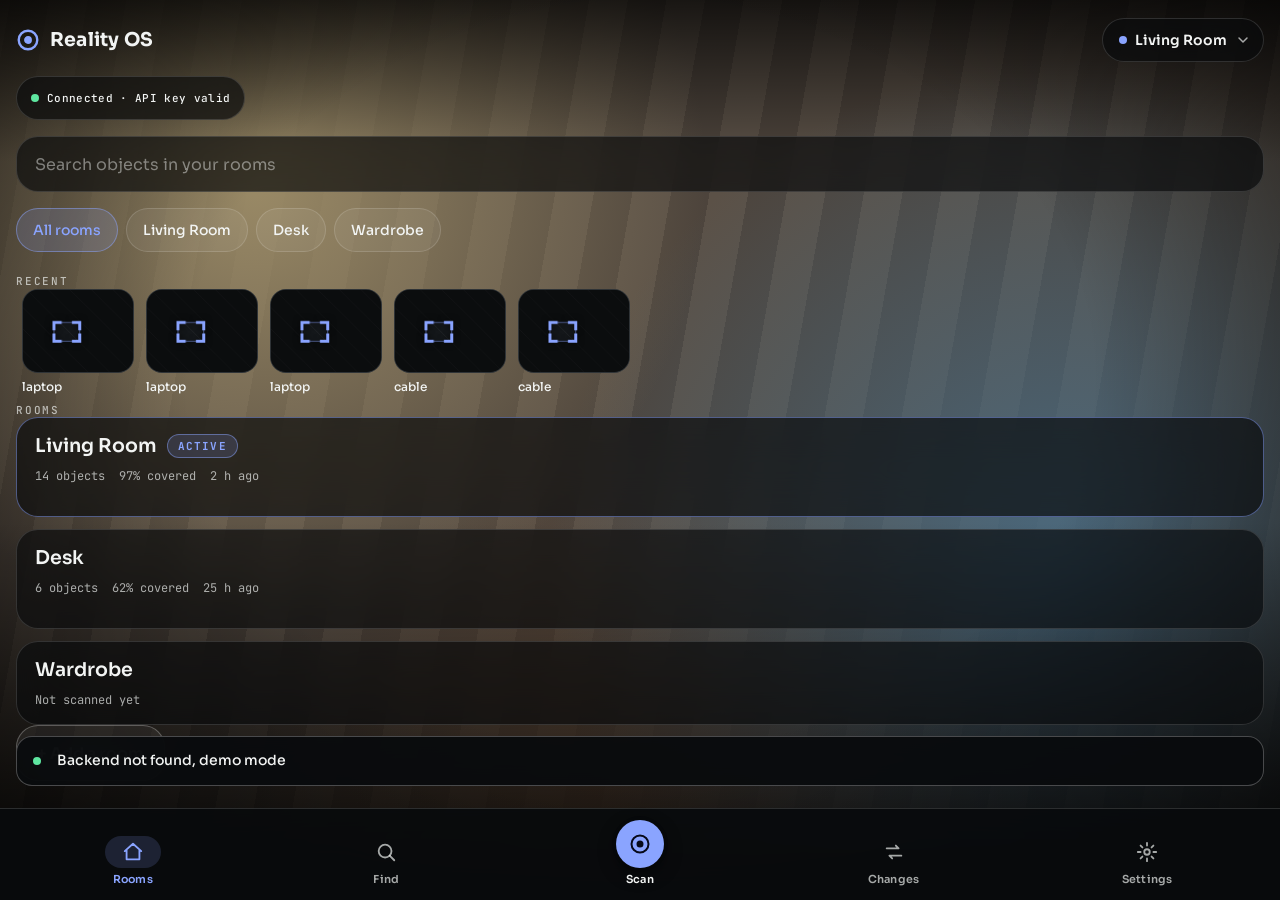
==== web/index.html @ ce4c8e95 "show moved low confidence, a weak-alignment state, scan quality advice and the caregiver demo on the" ====
<!doctype html>
<html lang="en"><head><meta charset="utf-8">
<meta name="viewport" content="width=device-width,initial-scale=1,viewport-fit=cover,user-scalable=no">
<meta name="theme-color" content="#07090b"><title>Reality OS</title>
<link rel="stylesheet" href="css/theme.css">
<link rel="stylesheet" href="css/app.css">
</head>
<body data-screen="home">
<video id="v" playsinline muted autoplay></video><div id="bg"><i></i></div>
<div id="hud">
<img id="ghost" alt="" hidden>
<canvas id="ar"></canvas>

<!-- Every screen is a section with id "s-<screen>" (see js/screens.js). Inside, data-show="state ..." parts appear only in
     those states, and data-act names what a tap does. No other wiring: restyle freely, keep the ids, data-show and data-act. -->

<!-- ============ Rooms home. The camera is never on here. ============ -->
<section class="scr" id="s-home">
  <header class="top"><span class="brand"><svg width="24" height="24" viewBox="0 0 22 22" fill="none" stroke="currentColor" stroke-width="2.2"><circle cx="11" cy="11" r="8.5"/><circle cx="11" cy="11" r="2.5" fill="currentColor"/></svg>Reality OS</span>
    <button class="roomsw pill panel" data-act="switcher" aria-label="Switch room"><span class="dot"></span><span class="rn">No room</span><svg viewBox="0 0 24 24" fill="none" stroke="currentColor" stroke-width="2.2" stroke-linecap="round" stroke-linejoin="round"><path d="M6 9l6 6 6-6"/></svg></button></header>
  <div class="body">
    <button class="pill panel conn" id="connpill" data-act="retry" aria-live="polite" aria-label="Server status. Tap to check again"><span class="dot wait" id="dotc"></span><span id="stat">Checking…</span></button>
    <div class="notice panel" id="hnotice" data-show="error offline slow"><span id="hmsg"></span><button data-act="retry">Retry now</button></div>
    <div class="search panel" data-show="default"><input id="hsearch" type="search" placeholder="Search objects in your rooms" autocomplete="off" enterkeyhint="search" aria-label="Search objects in your rooms"></div>
    <div class="chips scroll" id="hchips" data-show="default"></div>
    <div id="hresults" hidden></div>
    <div id="hmain" data-show="default">
      <h2 class="sec" id="hrecenthead">Recent</h2><div class="thumbs" id="hrecent"></div>
      <h2 class="sec">Rooms</h2><div class="cards" id="hrooms"></div>
      <button class="btn ghost" data-act="add-room">+ Add a room</button>
    </div>
    <div class="statecard panel" data-g="+" data-show="empty"><h2>No rooms yet</h2><p>A room is a place you scan once, like your Living Room or Desk. Reality OS then remembers where things are in it.</p><button class="btn" data-act="add-room">Add your first room</button></div>
    <div class="statecard panel" data-show="loading slow"><div class="skel"></div><div class="skel"></div><div class="skel"></div></div>
  </div>
</section>

<!-- ============ Scan wizard: which room, then the live scan ============ -->
<section class="scr" id="s-wizard">
  <header class="top"><button class="back panel" data-act="back" aria-label="Back"><svg viewBox="0 0 24 24" fill="none" stroke="currentColor" stroke-width="2.2" stroke-linecap="round" stroke-linejoin="round"><path d="M15 5l-7 7 7 7"/></svg></button><span class="pill panel mono">SCAN A ROOM</span></header>
  <div class="body">
    <div class="card panel" data-show="rescan error"><h2>Scan a room you already have</h2><div class="chips" id="wzrooms"></div></div>
    <div class="card panel"><h2>Or name a new room</h2>
      <input id="wzname" type="text" maxlength="60" placeholder="e.g. Living Room" autocomplete="off" aria-label="Room name">
      <div class="chips" id="wzchips"></div>
      <button class="chk" id="wzactive" data-act="toggle-active" aria-pressed="false"><i></i><span>Use this as my active room</span></button></div>
    <div class="problem" role="alert" data-show="error"><span id="wzerr"></span></div>
  </div>
  <div class="hbtns"><button class="btn" id="wzgo" data-act="wizard-go">Continue to scan</button></div>
</section>

<!-- ============ Live scan: checklist, then coverage ============ -->
<section class="scr" id="s-scan">
  <header class="top"><button class="camstop" data-act="stop" aria-label="Stop the camera and discard this scan"><i class="rec"></i><span class="cl">Camera on</span><b>STOP</b></button><span class="pill panel" id="scanroom">Room</span><span class="pill panel" id="fcount">0 frames</span></header>
  <div class="sp"></div>
  <div class="bot">
    <div class="check panel" id="checklist" data-show="ready">
      <h2>Before you scan</h2>
      <div class="chk" id="chkalign" role="status" aria-live="polite" hidden><i>·</i><span id="aligntext">Hold the phone where you first stood and point at the faded outline.</span></div>
      <div class="chk" id="chklight" role="status"><i>·</i><span id="lighttext">Checking the light…</span></div>
      <button class="chk" id="chkpeople" data-act="toggle-people" aria-pressed="false"><i></i><span>The room is empty: no people in the room or in frame</span></button>
      <div class="chk ok"><i>✓</i><span>Stand in the middle of the room, hold the phone upright</span></div>
    </div>
    <div id="scanline" data-show="live" role="status" aria-live="polite">Turn slowly to the left</div><div id="hint" data-show="live"></div>
    <!-- the coverage compass: yaw bins around, the view cone, three pitch bands at the side. It shows what was looked at, not where things are. -->
    <div class="ringwrap" data-show="live"><canvas id="ring"></canvas><div class="flash" id="flash"></div>
      <div class="pct"><b id="pct">0<i>%</i></b><span class="label">Covered</span></div></div>
    <div class="stats" data-show="live"><div class="panel"><span class="label">Frames</span><b id="nfr">0</b></div><div class="panel"><span class="label">Objects</span><b id="nob">0</b></div><div class="panel wide"><span class="label">Just saw</span><b id="nnm">—</b></div></div>
    <div class="row"><button class="btn ghost" data-act="scan-cancel" id="scancancel">Cancel</button><button class="btn" data-act="scan-start" id="startbtn" data-show="ready">Start scanning</button><button class="btn red" data-act="scan-done" id="donebtn" data-show="live">Done</button></div>
  </div>
</section>

<!-- ============ Scan summary: reading frames, then review (Save / Discard / View in room) ============ -->
<section class="scr" id="s-summary">
  <header class="top"><span class="pill panel"><span class="dot"></span><span id="sumpill">Scan complete</span></span></header>
  <div class="sheet panel" id="sumsheet">
    <div class="procbox" data-show="processing stalled">
      <div class="procrow"><div class="spin"></div><span id="proctxt">Reading frames…</span></div>
      <div class="procrow"><div class="bar" aria-hidden="true"><i id="procbar"></i></div><span id="procpct">0%</span></div>
      <div class="procact" data-show="stalled"><button data-act="proc-check">Check the server</button><button data-act="proc-home">Go home</button></div>
    </div>
    <div class="after" data-show="review empty">
      <h1 id="sumtext">I found 14 objects.</h1>
      <div class="gtiles" id="sumtiles"></div>
      <div class="thumbs" id="sumdetail" hidden></div>
      <div class="sumq panel" id="sumq" hidden><h2 id="sumqtitle"></h2><ul id="sumqtips"></ul></div>
      <div class="meta"><div><span class="label">Frames</span><b id="mf">–</b></div><div><span class="label">Seconds</span><b id="ms">–</b></div><div><span class="label">Cover</span><b id="mc">–</b></div><div><span class="label">Cost</span><b id="mu">–</b></div></div>
      <div class="row"><button class="btn ghost" data-act="discard-review">Discard</button><button class="btn" data-act="save-review" id="sumsave">Save</button></div>
      <button class="plainbtn" data-act="inspect-scan" id="sumobjs">Review objects</button>
      <button class="plainbtn" data-act="view-room">View in room</button>
    </div>
  </div>
</section>

<!-- ============ Room details ============ -->
<section class="scr" id="s-room">
  <header class="top"><button class="back panel" data-act="back" aria-label="Back"><svg viewBox="0 0 24 24" fill="none" stroke="currentColor" stroke-width="2.2" stroke-linecap="round" stroke-linejoin="round"><path d="M15 5l-7 7 7 7"/></svg></button><button class="roomsw pill panel" data-act="switcher" aria-label="Switch room"><span class="dot"></span><span class="rn">No room</span><svg viewBox="0 0 24 24" fill="none" stroke="currentColor" stroke-width="2.2" stroke-linecap="round" stroke-linejoin="round"><path d="M6 9l6 6 6-6"/></svg></button></header>
  <div class="body">
    <div class="statecard panel" data-show="loading"><div class="skel"></div><div class="skel"></div></div>
    <div class="statecard panel" data-g="!" data-tone="error" data-show="error"><h2>Could not load this room</h2><p id="rerr"></p><button class="plainbtn" data-act="retry">Try again</button></div>
    <div data-show="default empty">
      <div class="rhead"><h1 id="rname">Room</h1><span class="badge" id="ractive">ACTIVE</span></div>
      <div class="actions">
        <button class="btn" data-act="find-room">Find in this room</button>
        <button class="btn ghost" data-act="rescan">Rescan</button>
        <button class="btn ghost" data-act="changes-room">View changes</button>
        <button class="btn ghost" data-act="explore-room">Explore (AR)</button>
        <button class="btn ghost" data-act="activate-this" id="ractbtn">Make active</button>
        <button class="btn ghost" data-act="room-settings">Room settings</button>
      </div>
      <div class="card panel" id="rinfo"></div>
      <div class="statecard panel" data-g="+" data-show="empty"><h2>Not scanned yet</h2><p>Scan this room once and Reality OS will remember where things are in it.</p><button class="btn" data-act="rescan">Scan this room</button></div>
      <div data-show="default"><h2 class="sec">Recent objects</h2><div class="thumbs" id="rrecent"></div></div>
      <h2 class="sec" id="rhisthead">Scan history</h2><div id="rhist"></div>
    </div>
  </div>
</section>

<!-- ============ Find (in the active room, or all rooms) ============ -->
<section class="scr" id="s-find">
  <header class="top"><span class="pill panel mono">FIND</span><button class="roomsw pill panel" data-act="switcher" aria-label="Switch room"><span class="dot"></span><span class="rn">No room</span><svg viewBox="0 0 24 24" fill="none" stroke="currentColor" stroke-width="2.2" stroke-linecap="round" stroke-linejoin="round"><path d="M6 9l6 6 6-6"/></svg></button></header>
  <div class="ftop">
    <div class="seg" id="fscope" role="group" aria-label="Where to look"><button data-act="scope" data-v="room" aria-pressed="true">This room</button><button data-act="scope" data-v="all" aria-pressed="false">All rooms</button></div>
    <div class="row" data-show="idle busy slow error offline all-results all-none">
      <div class="find panel"><input id="q" type="text" placeholder="Find something…" enterkeyhint="search" autocomplete="off" aria-label="What are you looking for?"><button id="mic" data-act="mic" aria-label="Speak your question"><svg width="20" height="20" viewBox="0 0 20 20" fill="none" stroke="currentColor" stroke-width="1.8"><rect x="7" y="2" width="6" height="10" rx="3"/><path d="M4 10a6 6 0 0012 0M10 16v3"/></svg></button><button id="findbtn" data-act="find-go" aria-label="Find"><svg width="20" height="20" viewBox="0 0 20 20" fill="none" stroke="currentColor" stroke-width="2.2"><path d="M4 10h12M11 5l5 5-5 5"/></svg></button></div>
    </div>
    <div class="askstate panel" id="askstate" data-show="busy slow error offline" role="status"><div class="spin" id="askspin"></div><span id="askmsg"></span><button id="askact" data-act="ask-act"></button></div>
  </div>
  <div class="body">
    <div class="statecard panel" data-g="○" data-show="no-room"><h2>Choose a room first</h2><p>Find looks in one room at a time. Pick the room you are in, or search all rooms.</p><button class="btn" data-act="switcher">Choose a room</button></div>
    <div class="statecard panel" data-g="○" data-show="room-empty"><h2 id="fempty">This room has not been scanned yet</h2><p>Scan it once, then ask where things are.</p><button class="btn" data-act="rescan">Scan this room</button></div>
    <div id="fgroups" data-show="all-results"></div>
    <div class="statecard panel" data-g="○" data-show="all-none"><h2>Not seen in any room</h2><p>Nothing called that is in any room’s memory. The rooms may not have been scanned where it is.</p></div>
    <button class="plainbtn" id="quickbtn" data-act="open-quick" data-show="idle busy slow error offline">Quick ask ▴</button>
  </div>
</section>

<!-- ============ Find result ============ -->
<section class="scr" id="s-result">
  <header class="top"><button id="resback" class="back panel" data-act="back" aria-label="Back"><svg viewBox="0 0 24 24" fill="none" stroke="currentColor" stroke-width="2.2" stroke-linecap="round" stroke-linejoin="round"><path d="M15 5l-7 7 7 7"/></svg></button><span class="pill panel mono" id="resq"></span></header>
  <div class="photo"><canvas id="replay"></canvas>
    <span class="tag panel mono" id="rtag">CHARGER · FRAME 14</span></div>
  <div class="fsheet">
    <span class="pill panel mono" id="resroom">Room</span>
    <p class="ans" id="resulttext"></p>
    <div class="nfbox" data-show="notfound notscanned"><h2 id="nftitle"></h2><div class="covcard" id="nfcov"><b id="nfpct">0<i>%</i></b><div><span class="label">Covered by the last scan</span><div class="bar"><i id="nfbar"></i></div></div></div><p id="nftext"></p>
      <div class="row"><button class="btn ghost" data-act="find-all-rooms" data-show="notfound">Search all rooms</button><button class="btn ghost" data-act="rescan">Scan this room</button><button class="btn" data-act="find-again">Find something else</button></div></div>
    <div class="drow" data-show="found"><canvas id="bear"></canvas>
      <div class="dgrid"><div><span class="label">Yaw</span><b id="dyaw">60° L</b></div><div><span class="label">Pitch</span><b id="dpit">10° ↓</b></div><div class="wide"><span class="label">Confidence</span><b class="w" id="dseen">–</b></div></div></div>
    <div class="sp"></div>
    <button class="btn" id="guidebtn" data-act="guide-me" data-show="found">Guide me</button>
  </div>
</section>

<!-- ============ Guided search (camera on). Direction in words and degrees; never a distance. ============ -->
<section class="scr" id="s-guide">
  <header class="top"><button class="back panel" data-act="guide-end" aria-label="End guidance"><svg viewBox="0 0 24 24" fill="none" stroke="currentColor" stroke-width="2.2" stroke-linecap="round" stroke-linejoin="round"><path d="M15 5l-7 7 7 7"/></svg></button><button class="tog on" id="artog2" data-act="toggle-ar" hidden aria-pressed="true" aria-label="Show remembered objects over the camera"><i></i>AR</button>
    <button class="camstop" data-act="stop" aria-label="Stop the camera"><i class="rec"></i><span class="cl">Camera on</span><b>STOP</b></button></header>
  <div class="sp"></div>
  <div class="bot">
    <div class="gt"><span class="pill panel" id="gobj">Charger</span></div>
    <div class="garrow"><svg viewBox="0 0 300 300"><circle cx="150" cy="150" r="140" fill="rgba(7,9,11,.55)" stroke="rgba(255,255,255,.2)"/><circle cx="150" cy="150" r="104" fill="none" stroke="rgba(255,255,255,.1)" stroke-dasharray="2 8"/><g id="arrow"><path id="cone" d="" fill="rgba(138,164,255,.20)" stroke="rgba(138,164,255,.45)" stroke-width="1.5"/><path d="M150 38 L204 148 L166 148 L166 232 L134 232 L134 148 L96 148 Z" fill="#8AA4FF" stroke="#07090b" stroke-width="5" stroke-linejoin="round"/></g></svg></div>
    <div class="gdeg" id="gdeg"><span id="gnum">60</span><i>° to go</i></div>
    <div id="ghint" role="status" aria-live="polite">Turn right</div>
    <div id="gwords" class="gwords"></div>
    <div id="ginfo" class="ginfo"></div>
    <button class="btn ghost found-btn" id="gfound" data-act="guide-done" data-show="found">Done</button>
  </div>
</section>

<!-- ============ What changed (one room, two of its saved scans) ============ -->
<section class="scr" id="s-changes">
  <header class="top"><span class="pill panel mono" id="chgpill">WHAT CHANGED</span><button class="roomsw pill panel" data-act="switcher" aria-label="Switch room"><span class="dot"></span><span class="rn">No room</span><svg viewBox="0 0 24 24" fill="none" stroke="currentColor" stroke-width="2.2" stroke-linecap="round" stroke-linejoin="round"><path d="M6 9l6 6 6-6"/></svg></button></header>
  <div class="body">
    <div class="picker panel" data-show="default nothing-changed weak-alignment"><label>Before<select id="chbefore" aria-label="Earlier scan"></select></label><label>After<select id="chafter" aria-label="Later scan"></select></label></div>
    <div class="chg" id="chg" data-show="default nothing-changed weak-alignment"></div>
    <div class="statecard panel" data-show="loading slow"><div class="spin"></div><h2 id="chgloadtitle">Comparing your scans…</h2><p id="chgloadtext">This usually takes a second.</p></div>
    <div class="statecard panel" data-g="!" data-show="need-two error offline no-room"><h2 id="chgtitle"></h2><p id="chgtext"></p><button class="plainbtn" id="chgact" data-act="changes-act"></button></div>
  </div>
</section>

<!-- ============ First run ============ -->
<section class="scr sheetscr" id="s-welcome" aria-label="Welcome">
  <button class="skip" data-act="intro-skip">Skip</button>
  <div class="panel intro" id="introcard"></div>
  <div class="dots" id="introdots" aria-hidden="true"></div>
  <div class="navrow"><button class="btn ghost" id="introback" data-act="intro-back">Back</button><button class="btn" id="intronext" data-act="intro-next">Next</button></div>
</section>

<section class="scr sheetscr" id="s-primer" aria-label="Permissions">
  <div class="panel intro">
    <div class="ic">◉</div>
    <h1 id="primertitle"></h1>
    <p id="primerintro"></p>
    <div id="primeritems" class="ritems"></div>
    <div class="problem" role="alert" data-show="denied"><b id="problemtitle"></b><span id="problembody"></span></div>
    <p class="note" id="primernote"></p>
  </div>
  <div class="navrow"><button class="btn ghost" id="primerlater" data-act="primer-later">Not now</button><button class="btn" id="primergo" data-act="primer-go">Continue</button></div>
</section>

<!-- ============ Settings: global, then the rooms ============ -->
<section class="scr" id="s-settings">
  <header class="top"><span class="pill panel mono">SETTINGS</span><button class="roomsw pill panel" data-act="switcher" aria-label="Switch room"><span class="dot"></span><span class="rn">No room</span><svg viewBox="0 0 24 24" fill="none" stroke="currentColor" stroke-width="2.2" stroke-linecap="round" stroke-linejoin="round"><path d="M6 9l6 6 6-6"/></svg></button></header>
  <div class="setbody">
    <div class="setgrp panel" id="dbgrow" hidden><h2>Debug HUD</h2><p>The dots menu with frame rate, camera tools and screen jumps. Only available because the page was opened with ?debug.</p>
      <div class="seg" id="dbgseg"><button data-act="debug" data-v="1">On</button><button data-act="debug" data-v="0">Off</button></div></div>
    <div class="setgrp panel"><h2>Voice language</h2><p>For speaking replies and for the microphone button.</p><select id="langsel" aria-label="Voice language"></select></div>
    <div class="setgrp panel"><h2>Keyframes per second</h2><p>The most frames a scan may send each second. Fewer is cheaper and slower; the scan also waits for you to turn and hold steady.</p><div class="seg" id="kfseg"></div></div>
    <div class="setgrp panel"><h2>Overlay detail</h2><p>Calm: a few labels for the objects you are most likely looking at, duplicates grouped, one outline, and the compass only while guiding. Normal: every object with its outline and the compass. Debug: Normal plus confidence and uncertainty on each label.</p><div class="seg" id="detailseg"></div></div>
    <div class="setgrp panel"><h2>Your rooms</h2><p>Rename a room or delete it. Deleting erases its scans, photos and objects.</p>
      <div id="setrooms" aria-live="polite"><div class="skel" data-show="loading"></div></div>
      <div class="statecard" data-show="error"><p id="seterr"></p><button class="plainbtn" data-act="retry">Try again</button></div></div>
    <div class="setgrp panel"><h2>Caregiver sharing</h2><p>Lets a caregiver see, on the laptop dashboard, where the things on their list were last seen, with the photo and the time. It shows what the last scans saw, not live. Off by default; you can turn it off any time.</p><div class="seg" id="careseg"><button data-act="care" data-v="1" aria-pressed="false">On</button><button data-act="care" data-v="0" aria-pressed="true">Off</button></div></div>
    <div class="setgrp panel"><h2>Intro</h2><p>Replay the three cards that explain how Reality OS works and what happens to your data.</p><button class="plainbtn" data-act="replay-intro">Replay intro</button></div>
    <div class="setgrp panel"><h2>Delete all data</h2><p>Every room, scan, photo and object on the computer running Reality OS. This cannot be undone.</p><button class="dangerbtn" data-act="delete-all">Delete all data</button></div>
  </div>
</section>

<section class="scr" id="s-roomsettings">
  <header class="top"><button class="back panel" data-act="back" aria-label="Back"><svg viewBox="0 0 24 24" fill="none" stroke="currentColor" stroke-width="2.2" stroke-linecap="round" stroke-linejoin="round"><path d="M15 5l-7 7 7 7"/></svg></button><span class="pill panel mono">ROOM SETTINGS</span></header>
  <div class="setbody">
    <div class="setgrp panel"><h2>Name</h2><input id="rsname" type="text" maxlength="60" autocomplete="off" aria-label="Room name"><div class="problem" role="alert" data-show="error"><span id="rserr"></span></div>
      <button class="plainbtn" data-act="rename-room">Save name</button></div>
    <div class="setgrp panel"><h2>Active room</h2><p id="rsactivetext"></p><button class="plainbtn" data-act="activate-this" id="rsact">Make this the active room</button></div>
    <div class="setgrp panel"><h2>Delete this room</h2><p id="rsdeltext">Erases every scan, photo and object in it. This cannot be undone.</p><button class="dangerbtn" data-act="delete-room">Delete room</button></div>
  </div>
</section>

<!-- ============ Explore (AR): the room's objects over the camera ============ -->
<section class="scr" id="s-explore">
  <header class="top"><button class="back panel" data-act="back" aria-label="Back"><svg viewBox="0 0 24 24" fill="none" stroke="currentColor" stroke-width="2.2" stroke-linecap="round" stroke-linejoin="round"><path d="M15 5l-7 7 7 7"/></svg></button><button class="tog on" id="artog" data-act="toggle-ar" aria-pressed="true" aria-label="Show remembered objects over the camera"><i></i>AR</button>
    <button class="camstop" data-act="stop" aria-label="Stop the camera"><i class="rec"></i><span class="cl">Camera on</span><b>STOP</b></button></header>
  <div class="sp"></div>
  <div class="bot">
    <div class="gt"><span class="pill panel" id="exroom">Room</span></div>
    <div class="statecard panel" data-g="○" data-show="no-memory"><h2>Nothing to show yet</h2><p>This room has not been scanned, so there is nothing to draw over the camera.</p><button class="btn" data-act="rescan">Scan this room</button></div>
    <div class="askbar panel" id="askbar" data-show="default"><span id="askbartext"></span><button data-act="clear-ask" aria-label="Clear the answer">Clear</button></div>
    <div class="askbar panel" id="thenbar" data-show="default"><span id="thenbartext"></span><button data-act="clear-then" aria-label="Back to now">Back to now</button></div>
    <div class="row tools" data-show="default"><button class="btn ghost" data-act="open-note">Note</button><button class="btn ghost" data-act="open-ask">Ask</button><button class="btn ghost" data-act="open-history">Rewind</button></div>
    <p class="note center" data-show="default">Point the camera around: remembered objects appear where they were.</p>
  </div>
</section>

<!-- ============ Objects review on the phone: labels, instances, sightings ============ -->
<section class="scr" id="s-labels">
  <header class="top"><button class="back panel" data-act="back" aria-label="Back"><svg viewBox="0 0 24 24" fill="none" stroke="currentColor" stroke-width="2.2" stroke-linecap="round" stroke-linejoin="round"><path d="M15 5l-7 7 7 7"/></svg></button><span class="pill panel mono" id="lbpill">OBJECTS</span></header>
  <div class="body">
    <div class="statecard panel" data-show="loading"><div class="skel"></div><div class="skel"></div></div>
    <div class="statecard panel" data-g="!" data-tone="error" data-show="error offline"><h2 id="lberrtitle"></h2><p id="lberr"></p><button class="plainbtn" data-act="retry">Try again</button></div>
    <div class="statecard panel" data-g="○" data-show="empty"><h2>No objects in this scan</h2><p>Nothing was recognised, or every kind was hidden as not an object in this room.</p></div>
    <div data-show="default empty"><p class="dim" id="lbsum"></p>
      <div class="cards" id="lbrows" data-show="default"></div>
      <div id="lbhidden"></div>
      <p class="dim" id="lbdups"></p></div>
  </div>
</section>

<section class="scr" id="s-instances">
  <header class="top"><button class="back panel" data-act="back" aria-label="Back"><svg viewBox="0 0 24 24" fill="none" stroke="currentColor" stroke-width="2.2" stroke-linecap="round" stroke-linejoin="round"><path d="M15 5l-7 7 7 7"/></svg></button><span class="pill panel mono" id="inpill">INSTANCES</span></header>
  <div class="body">
    <div class="statecard panel" data-show="loading"><div class="skel"></div><div class="skel"></div></div>
    <div class="statecard panel" data-g="!" data-tone="error" data-show="error"><h2>Could not load this</h2><p id="inerr"></p><button class="plainbtn" data-act="retry">Try again</button></div>
    <div class="statecard panel" data-g="○" data-show="empty"><h2>Nothing left here</h2><p>This kind has no instances in the scan any more.</p></div>
    <div data-show="default">
      <p class="dim" id="insum"></p>
      <div class="actions"><button class="btn" data-act="merge-picked" id="mergebtn">Merge selected</button><button class="btn ghost" data-act="not-object" id="notobjbtn">Not an object here</button></div>
      <div class="cards" id="inrows"></div></div>
  </div>
</section>

<section class="scr" id="s-sightings">
  <header class="top"><button class="back panel" data-act="back" aria-label="Back"><svg viewBox="0 0 24 24" fill="none" stroke="currentColor" stroke-width="2.2" stroke-linecap="round" stroke-linejoin="round"><path d="M15 5l-7 7 7 7"/></svg></button><span class="pill panel mono" id="sipill">SIGHTINGS</span></header>
  <div class="body">
    <div class="statecard panel" data-show="loading"><div class="skel"></div><div class="skel"></div></div>
    <div class="statecard panel" data-g="!" data-tone="error" data-show="error"><h2>Could not load this</h2><p id="sierr"></p><button class="plainbtn" data-act="retry">Try again</button></div>
    <div data-show="default">
      <div class="card panel" id="sifacts"></div>
      <h2 class="sec">Sightings</h2>
      <div class="cards" id="sirows"></div>
      <button class="dangerbtn" data-act="delete-object">Delete this object</button></div>
  </div>
</section>

<!-- ============ Quick ask: what the room contains, as a bottom sheet over Find ============ -->
<section class="scr sheetwrap" id="s-quick" aria-label="Quick ask">
  <div class="scrim" data-act="close-switcher"></div>
  <div class="sheet2 panel"><h2>Ask about</h2>
    <div class="chips" id="quicklist" data-show="default"></div>
    <p class="dim" data-show="empty">This room has no objects to ask about yet.</p>
    <button class="plainbtn" data-act="close-switcher">Close</button></div>
</section>

<!-- ============ Notes: leave a message where you are looking, and see the room's notes ============ -->
<section class="scr sheetwrap" id="s-note" aria-label="Notes">
  <div class="scrim" data-act="close-switcher"></div>
  <div class="sheet2 panel"><h2>Leave a note here</h2>
    <p class="dim" id="noteat"></p>
    <div class="find panel"><input id="notetext" type="text" maxlength="280" placeholder="What should people see here?" autocomplete="off" enterkeyhint="done" aria-label="Note"><button id="notemic" data-act="mic-note" aria-label="Speak the note"><svg width="20" height="20" viewBox="0 0 20 20" fill="none" stroke="currentColor" stroke-width="1.8"><rect x="7" y="2" width="6" height="10" rx="3"/><path d="M4 10a6 6 0 0012 0M10 16v3"/></svg></button><button id="notesave" data-act="save-note" aria-label="Leave the note"><svg width="20" height="20" viewBox="0 0 20 20" fill="none" stroke="currentColor" stroke-width="2.2"><path d="M4 10h12M11 5l5 5-5 5"/></svg></button></div>
    <h2 class="sec">In this room</h2>
    <div id="notelist" data-show="default"></div>
    <p class="dim" data-show="empty">No notes in this room yet.</p>
    <button class="plainbtn" data-act="close-switcher">Close</button></div>
</section>

<!-- ============ Ask the room: a question, answered on the objects it is about ============ -->
<section class="scr sheetwrap" id="s-ask" aria-label="Ask the room">
  <div class="scrim" data-act="close-switcher"></div>
  <div class="sheet2 panel"><h2>Ask this room</h2>
    <div class="find panel"><input id="askq" type="text" maxlength="300" placeholder="What is charging? What is fragile?" autocomplete="off" enterkeyhint="search" aria-label="Ask about this room"><button id="askmic" data-act="mic-ask" aria-label="Speak your question"><svg width="20" height="20" viewBox="0 0 20 20" fill="none" stroke="currentColor" stroke-width="1.8"><rect x="7" y="2" width="6" height="10" rx="3"/><path d="M4 10a6 6 0 0012 0M10 16v3"/></svg></button><button id="askgo" data-act="ask-go" aria-label="Ask"><svg width="20" height="20" viewBox="0 0 20 20" fill="none" stroke="currentColor" stroke-width="2.2"><path d="M4 10h12M11 5l5 5-5 5"/></svg></button></div>
    <div class="askstate panel" id="askrbusy" data-show="busy error" role="status"><div class="spin" id="askrspin"></div><span id="askrmsg"></span></div>
    <div id="askexamples" data-show="idle error">
      <button class="chip qrow" data-act="ask-example" data-q="What is charging?">What is charging?</button>
      <button class="chip qrow" data-act="ask-example" data-q="What here might be unsafe?">What here might be unsafe?</button>
      <button class="chip qrow" data-act="ask-example" data-q="What here is fragile?">What here is fragile?</button>
      <button class="chip qrow" data-act="ask-example" data-q="What should I take with me when I leave?">What should I take with me when I leave?</button>
      <button class="chip qrow" data-act="ask-example" data-q="When did something last move or go missing?">When did something last move or go missing?</button>
    </div>
    <p class="note">The answer comes from the names and directions this room remembers, not from photos.</p>
    <button class="plainbtn" data-act="close-switcher">Close</button></div>
</section>

<!-- ============ Rewind: pick an earlier scan and see what was there ============ -->
<section class="scr sheetwrap" id="s-history" aria-label="Rewind">
  <div class="scrim" data-act="close-switcher"></div>
  <div class="sheet2 panel"><h2>Rewind this room to</h2>
    <div id="histlist" data-show="default"></div>
    <div class="statecard panel" data-g="○" data-show="empty"><h2>Nothing earlier to rewind to</h2><p>Rewind compares today with an earlier saved scan. Scan this room again after some time and it will be here.</p></div>
    <div class="statecard panel" data-show="loading"><div class="skel"></div><div class="skel"></div></div>
    <div class="statecard panel" data-g="!" data-tone="error" data-show="error"><h2>Could not load the scans</h2><p id="histerr"></p><button class="plainbtn" data-act="history-retry">Try again</button></div>
    <button class="plainbtn" data-act="close-switcher">Close</button></div>
</section>

<!-- ============ Room switcher: a sheet over any screen ============ -->
<section class="scr sheetwrap" id="s-switcher" aria-label="Rooms">
  <div class="scrim" data-act="close-switcher"></div>
  <div class="sheet2 panel"><h2>Your rooms</h2>
    <div id="swlist" data-show="default"></div>
    <p class="dim" data-show="empty">No rooms yet.</p>
    <button class="btn ghost" data-act="add-room">+ Add a room</button><button class="plainbtn" data-act="close-switcher">Close</button></div>
</section>

<nav id="nav" aria-label="Main"></nav>
<div class="toast panel" id="toast" role="status"></div>
<div class="cap panel" id="cap" role="status" aria-live="polite"><b>REALITY OS SAYS</b><span id="captext"></span></div>
<div id="dlg" role="dialog" aria-modal="true" aria-labelledby="dlgtitle"><div class="box panel"><h2 id="dlgtitle"></h2><p id="dlgbody"></p><ul class="dlgitems" id="dlgitems" hidden></ul><div class="navrow"><button id="dlgno">Cancel</button><button class="go" id="dlgyes">OK</button></div></div></div>
<details id="dev"><summary>⋯</summary><div class="panel">
  <div class="info" id="arinfo">AR: –</div>
  <button id="flipbtn">Flip cam</button><button id="streambtn">Stream</button><button id="savebtn">Save sample</button>
</div></details>
</div>
<script type="module" src="js/app.js"></script>
</body></html>
---- web/css/theme.css ----
@import url('https://fonts.googleapis.com/css2?family=JetBrains+Mono:wght@400;500;700&family=Sora:wght@300;400;600;700&display=swap');
/* Design tokens (the visual system). The phone app (app.css) and the laptop dashboard (inspector.css) use only these for colour,
   radius, spacing, tap sizes, type and motion, so a new look is a change of values here. Names that existed before the visual
   system are kept (aliases at the bottom map them onto the new values); the dashboard sets data-theme="laptop" for its amber accent. */
:root{
  /* surfaces */
  --bg:#07090b;--surface:#0d1115;--card:#11161b;--card-2:#171d23;
  --fill-1:rgba(255,255,255,.06);--fill-2:rgba(255,255,255,.11);--fill-3:rgba(255,255,255,.14);
  --panel:rgba(9,11,13,.68);--panel-solid:rgba(9,11,13,.94);--scrim:rgba(0,0,0,.58);
  /* text and lines */
  --ink:#f2f4f3;--dim:rgba(242,244,243,.68);--faint:rgba(242,244,243,.46);
  --line:rgba(255,255,255,.14);--line-strong:rgba(255,255,255,.26);
  /* the one accent, and status colours */
  --accent:#8AA4FF;--accent-ink:#070a1a;--accent-fill:rgba(138,164,255,.16);--accent-line:rgba(138,164,255,.48);
  --amber:#FFD54F;--amber-fill:rgba(255,213,79,.14);--amber-line:rgba(255,213,79,.5);
  --green:#5EE6A0;--green-fill:rgba(94,230,160,.15);--green-line:rgba(94,230,160,.5);
  --red:#FF5A52;--red-fill:rgba(255,90,82,.15);--red-line:rgba(255,90,82,.5);
  /* type: Sora for words, JetBrains Mono for numbers and labels */
  --sans:'Sora',system-ui,sans-serif;--mono:'JetBrains Mono',ui-monospace,monospace;
  --t-label:11px;--t-xs:12px;--t-sm:14px;--t-md:16px;--t-lg:19px;--t-xl:26px;--t-2xl:34px;--t-num:48px;--t-num-xl:64px;
  --text-shadow:0 1px 14px rgba(0,0,0,.65);
  /* radius, space, sizes */
  --r-xs:8px;--r-sm:12px;--r-md:16px;--r-lg:22px;--r-xl:28px;--r-pill:999px;
  --s-1:4px;--s-2:8px;--s-3:12px;--s-4:16px;--s-5:24px;--s-6:32px;--s-7:48px;
  --tap:48px;--tap-min:44px;--btn-h:56px;--field-h:56px;--bar-h:92px;--top-h:56px;--blur:20px;
  /* motion: never decorative */
  --ease:cubic-bezier(.3,.8,.3,1);--ease-inout:cubic-bezier(.6,0,.2,1);--dur-1:120ms;--dur-2:240ms;--dur-3:450ms;--dur-ring:600ms;
  /* names used before the visual system, mapped onto it */
  --on-accent:var(--accent-ink);--danger-fill:var(--red-fill);--danger-line:var(--red-line);--warn-line:var(--amber-line);
  --r-btn:var(--r-lg);--r-card:var(--r-md);--r-ctl:var(--r-md);
  --pad:var(--s-4);--gap:var(--s-3);--gap-lg:var(--s-4);
  --fs-xs:var(--t-label);--fs-sm:var(--t-xs);--fs-md:var(--t-sm);--fs-lg:var(--t-md);--fs-xl:var(--t-xl);
  --nav-h:var(--bar-h);
}
/* the laptop dashboard: same system, amber accent */
[data-theme=laptop]{--accent:#FFD54F;--accent-ink:#1a1400;--accent-fill:rgba(255,213,79,.14);--accent-line:rgba(255,213,79,.5)}
*{box-sizing:border-box;-webkit-tap-highlight-color:transparent}
html,body{margin:0;height:100%;background:var(--bg);color:var(--ink);font-family:var(--sans);overflow:hidden}
a{color:var(--accent);text-decoration:none}a:hover{color:#fff}
.mono{font-family:var(--mono);font-variant-numeric:tabular-nums}
.panel{background:var(--panel);backdrop-filter:blur(var(--blur)) saturate(1.2);-webkit-backdrop-filter:blur(var(--blur)) saturate(1.2);border:1px solid var(--line);border-radius:var(--r-lg)}
.label{font:500 var(--t-label)/1 var(--mono);letter-spacing:.16em;text-transform:uppercase;color:var(--dim)}
.stripe{background:repeating-linear-gradient(135deg,rgba(255,255,255,.05) 0 10px,transparent 10px 20px),var(--surface);display:grid;place-items:center;font:400 var(--t-label) var(--mono);color:var(--dim);letter-spacing:.08em}
@keyframes ros-sk{to{background-position:-200% 0}}
@media (prefers-reduced-motion:reduce){:root{--dur-1:0ms;--dur-2:0ms;--dur-3:0ms;--dur-ring:0ms}*,*:before,*:after{animation-duration:0ms!important;animation-iteration-count:1!important;transition-duration:0ms!important}}
---- web/css/app.css ----
/* Screens and components of the phone app, in the visual system. Colours, radii, spacing, tap sizes, type and motion all come from
   the tokens in theme.css: a re-skin changes theme.css (and the rules here), not the scripts or the markup. */
body{position:fixed;inset:0;--b:max(env(safe-area-inset-bottom),14px);--t:max(env(safe-area-inset-top),12px);touch-action:none}
#v{position:absolute;inset:0;width:100%;height:100%;object-fit:cover;background:var(--surface)}
body.demo #v{display:none}
#bg{position:absolute;inset:0;display:block;overflow:hidden;background:var(--bg)}
body.live #bg{display:none}
#bg i{position:absolute;inset:-10%;background:radial-gradient(circle at 18% 12%,#1c2745 0,transparent 46%),radial-gradient(circle at 88% 85%,#14292b 0,transparent 42%)}
body.demo #bg{background:#14181c}
body.demo #bg i{background:radial-gradient(circle at 25% 25%,#9a8a66 0,transparent 32%),radial-gradient(circle at 78% 62%,#4a6a80 0,transparent 38%),radial-gradient(circle at 50% 90%,#6b4f3a 0,transparent 34%),repeating-linear-gradient(100deg,#4d443c 0 38px,#5b5147 38px 76px)}
[hidden]{display:none!important}
#hud{position:absolute;inset:0;pointer-events:none;background:radial-gradient(ellipse at 50% 42%,transparent 50%,#000b 100%),linear-gradient(#000b 0,transparent 18%,transparent 58%,#000d 100%)}
#ar{position:absolute;inset:0;width:100%;height:100%;display:none}
.scr{position:absolute;inset:0;display:none;flex-direction:column;padding:var(--t) var(--pad) var(--b);pointer-events:none;animation:in var(--dur-2) var(--ease)}
.scr button,.scr input,.scr select,.scr .panel,.scr canvas,.chg{pointer-events:auto}
@keyframes in{from{opacity:0;transform:translateY(8px)}}
@keyframes pulse{50%{opacity:.35}}
@keyframes r{to{transform:rotate(360deg)}}
@keyframes ind{0%{transform:translateX(-100%)}100%{transform:translateX(250%)}}

/* ---- top bar: 56px. Circular back button, room switcher pill, camera pill ---- */
.top{display:flex;justify-content:space-between;align-items:center;min-height:var(--top-h);gap:var(--s-2);flex:none}
.pill{white-space:nowrap;display:inline-flex;align-items:center;gap:var(--s-2);height:34px;padding:0 14px;border-radius:var(--r-pill);font:500 var(--t-xs) var(--mono);letter-spacing:.06em}
button.pill{min-height:var(--tap-min);height:var(--tap-min)}
.back{flex:none;width:var(--tap);height:var(--tap);min-height:var(--tap);padding:0;border-radius:50%;display:grid;place-items:center;color:var(--ink)}
.back svg{width:22px;height:22px}
.roomsw{max-width:62%;min-width:0;gap:var(--s-2);height:var(--tap);min-height:var(--tap);padding:0 12px 0 16px}
.roomsw .rn{overflow:hidden;text-overflow:ellipsis;font:600 var(--t-sm) var(--sans);letter-spacing:0}
.roomsw .dot{flex:none;background:var(--accent);box-shadow:none}.roomsw.none .dot{background:var(--faint)}
.roomsw svg{flex:none;width:16px;height:16px;color:var(--dim)}
.brand{display:flex;align-items:center;gap:10px;font:700 var(--t-lg) var(--sans);letter-spacing:.01em;white-space:nowrap;flex:none}
.brand svg{color:var(--accent)}
.dot{width:8px;height:8px;border-radius:50%;background:var(--green)}
.dot.bad{background:var(--red)}.dot.warn{background:var(--amber)}
.dot.wait{background:var(--faint);animation:pulse 1.2s ease-in-out infinite}
.sp{flex:1}
.camstop{display:inline-flex;align-items:center;gap:10px;height:var(--tap);min-height:var(--tap);padding:0 0 0 14px;border-radius:var(--r-pill);background:var(--panel);border:1px solid var(--line);backdrop-filter:blur(var(--blur));-webkit-backdrop-filter:blur(var(--blur));font:500 var(--t-xs) var(--mono);letter-spacing:.06em;color:var(--ink);white-space:nowrap;overflow:hidden}
.camstop .rec{width:9px;height:9px;border-radius:50%;background:var(--red);box-shadow:0 0 8px var(--red);animation:pulse 1.4s ease-in-out infinite}
.camstop b{display:grid;place-items:center;align-self:stretch;padding:0 16px;margin-left:2px;border-left:1px solid var(--line);color:var(--red);font:700 var(--t-xs) var(--mono);letter-spacing:.1em}
.camstop.starting .rec{background:var(--faint);box-shadow:none}
.camstop.off .rec{background:var(--faint);box-shadow:none;animation:none}

/* ---- buttons: primary, ghost, danger, stop (the only solid red), quiet, off ---- */
button{font:600 var(--t-md) var(--sans);color:var(--ink);border:0;cursor:pointer;min-height:var(--tap);border-radius:var(--r-lg);background:none;transition:transform var(--dur-1) var(--ease),background var(--dur-1) var(--ease)}
.btn{white-space:nowrap;background:var(--accent);color:var(--accent-ink);min-height:var(--btn-h);height:var(--btn-h);border-radius:var(--r-lg);font-size:var(--t-md);display:flex;align-items:center;justify-content:center;gap:10px;padding:0 20px}
.btn:active{transform:scale(.97)}
.btn.red{background:var(--red);color:#fff}
.btn.ghost{background:var(--fill-1);border:1px solid var(--line-strong);color:var(--ink)}
.btn[disabled]{background:var(--fill-1);color:var(--faint);border:1px solid var(--line);pointer-events:none}
.plainbtn{min-height:var(--btn-h);padding:0 20px;border-radius:var(--r-lg);background:var(--fill-1);border:1px solid var(--line-strong);font:600 var(--t-md) var(--sans);color:var(--ink)}
.dangerbtn{min-height:var(--btn-h);padding:0 20px;border-radius:var(--r-lg);background:var(--red-fill);border:1px solid var(--red-line);color:var(--red);font:600 var(--t-md) var(--sans)}
.mini{min-height:var(--tap);padding:0 16px;border-radius:var(--r-md);background:var(--fill-1);border:1px solid var(--line-strong);font:600 var(--t-sm) var(--sans);white-space:nowrap;color:var(--ink)}
.mini.danger{background:var(--red-fill);border-color:var(--red-line);color:var(--red)}
.mini[aria-pressed=true]{background:var(--accent-fill);border-color:var(--accent-line);color:var(--accent)}
.mini[disabled]{opacity:.4}
.row{display:flex;gap:var(--s-3);align-items:stretch}
.hbtns{display:flex;flex-direction:column;gap:var(--s-3)}
.hbtns .row .btn{flex:1}

/* ---- fields, chips, segmented controls ---- */
.find{flex:1;display:flex;align-items:center;gap:6px;padding:0 4px 0 18px;height:var(--field-h);min-width:0;border-radius:var(--r-lg)}
.find input{flex:1;min-width:0;height:var(--tap);background:none;border:0;outline:0;color:var(--ink);font:400 var(--t-md) var(--sans)}
.find:focus-within,.search:focus-within,#wzname:focus,#rsname:focus{border-color:var(--accent-line);box-shadow:0 0 0 3px var(--accent-fill)}
.find button{width:var(--tap);min-width:var(--tap);min-height:var(--tap);padding:0;border-radius:var(--r-md);background:var(--fill-2);display:grid;place-items:center}
.find button#findbtn{background:var(--accent);color:var(--accent-ink)}
#mic.on{background:var(--red)!important;color:#fff}
.search{padding:0 16px;display:flex;align-items:center;min-height:var(--field-h);border-radius:var(--r-lg)}
.search input{flex:1;min-width:0;height:var(--tap);background:none;border:0;outline:0;color:var(--ink);font:400 var(--t-md) var(--sans)}
.search input::placeholder,.find input::placeholder,#wzname::placeholder,#rsname::placeholder{color:var(--faint)}
#wzname,#rsname,.picker select,.setgrp select{min-height:var(--field-h);border-radius:var(--r-lg);background:var(--fill-1);color:var(--ink);border:1px solid var(--line-strong);font:500 var(--t-md) var(--sans);padding:0 16px;width:100%;outline:0}
.picker select option,.setgrp select option{color:#000}
.chips{display:flex;flex-wrap:wrap;gap:var(--s-2)}.chips.scroll{flex-wrap:nowrap;overflow-x:auto;scrollbar-width:none}.chips.scroll::-webkit-scrollbar{display:none}
.chip{min-height:var(--tap-min);padding:0 16px;border-radius:var(--r-pill);font:500 var(--t-sm) var(--sans);background:var(--fill-1);border:1px solid var(--line);white-space:nowrap;color:var(--ink)}
.chip.on,.chip[aria-pressed=true]{background:var(--accent-fill);color:var(--accent);border-color:var(--accent-line)}
.chip em{font:700 var(--t-xs) var(--mono);font-style:normal;color:var(--accent);margin-right:6px}
.seg{display:flex;gap:var(--s-1);padding:var(--s-1);border-radius:var(--r-lg);background:var(--fill-1);border:1px solid var(--line)}
.seg button{flex:1;min-height:var(--tap-min);border-radius:var(--r-md);background:none;border:0;font:600 var(--t-sm) var(--sans);color:var(--dim)}
.seg button[aria-pressed=true]{background:var(--accent-fill);color:var(--accent);box-shadow:inset 0 0 0 1px var(--accent-line)}
.tog{min-height:var(--tap-min);height:var(--tap-min);padding:0 14px;border-radius:var(--r-pill);font:600 var(--t-label) var(--mono);letter-spacing:.1em;color:var(--dim);display:inline-flex;align-items:center;gap:7px;background:var(--panel);border:1px solid var(--line);backdrop-filter:blur(var(--blur));pointer-events:auto}
.tog i{width:8px;height:8px;border-radius:50%;background:var(--faint);font-style:normal}
.tog.on{color:var(--ink)}.tog.on i{background:var(--accent)}

/* ---- badges ---- */
.badge{display:inline-flex;align-items:center;height:24px;padding:0 10px;border-radius:var(--r-pill);font:700 var(--t-label) var(--mono);letter-spacing:.1em;background:var(--accent-fill);color:var(--accent);border:1px solid var(--accent-line)}
.badge.memory{background:var(--green-fill);color:var(--green);border-color:var(--green-line)}
.badge.baseline{background:transparent;color:var(--ink);border-color:var(--line-strong)}
.badge.warn{background:var(--amber-fill);color:var(--amber);border-color:var(--amber-line)}

/* ---- cards, rows, state cards, banners ---- */
.card{padding:var(--s-4) 18px;display:flex;flex-direction:column;gap:var(--s-3)}
.card h2{margin:0;font:600 var(--t-lg)/1.3 var(--sans)}
.card p{margin:0;font:400 var(--t-sm)/1.5 var(--sans);color:var(--dim)}
.card .big{display:flex;gap:22px}.card .big div{display:flex;flex-direction:column;gap:7px}.card .big b{font:600 24px var(--mono)}
.sheet{margin-top:auto;padding:18px;max-height:84%;overflow:auto;display:flex;flex-direction:column;gap:14px;pointer-events:auto}
.sheet h1{font:600 var(--t-xl)/1.2 var(--sans);letter-spacing:-.015em;margin:0}
.statecard{padding:22px 18px;display:flex;flex-direction:column;gap:var(--s-3);align-items:flex-start;border-style:dashed;border-color:var(--line-strong);background:var(--panel)}
.statecard[data-g]:before{content:attr(data-g);width:56px;height:56px;border-radius:50%;display:grid;place-items:center;background:var(--fill-1);border:1px solid var(--line-strong);font:600 var(--t-lg) var(--mono);color:var(--dim);margin-bottom:var(--s-1)}
.statecard[data-g=OFF]:before{font-size:var(--t-xs);letter-spacing:.1em}
.statecard[data-tone=error]:before{color:var(--red);background:var(--red-fill);border-color:var(--red-line)}
.statecard h2{margin:0;font:600 var(--t-lg)/1.3 var(--sans)}.statecard p{margin:0;font:400 var(--t-sm)/1.5 var(--sans);color:var(--dim)}
.statecard .btn,.statecard .plainbtn{align-self:stretch}
.notice{padding:14px 16px;display:flex;gap:14px;align-items:center;font:500 var(--t-sm)/1.45 var(--sans);border-radius:var(--r-md)}
.notice span{flex:1}
.notice button{min-height:var(--tap);padding:0 16px;border-radius:var(--r-md);background:var(--fill-2);font:600 var(--t-sm) var(--sans);white-space:nowrap}
#s-home[data-state=slow] .notice{border-color:var(--amber-line);background:var(--amber-fill)}
#s-home[data-state=offline] .notice,#s-home[data-state=error] .notice{border-color:var(--red-line);background:var(--red-fill)}
.skel{height:14px;border-radius:7px;background:linear-gradient(90deg,var(--fill-1),var(--fill-3),var(--fill-1));background-size:200% 100%;animation:ros-sk 1.2s linear infinite}
.spin{width:16px;height:16px;border-radius:50%;border:2px solid var(--line-strong);border-top-color:var(--accent);animation:r 1s linear infinite;flex:none}
.bar{height:8px;border-radius:5px;background:var(--fill-2);overflow:hidden;flex:1;position:relative}.bar i{display:block;height:100%;width:0;background:var(--accent);border-radius:5px;transition:width var(--dur-3) var(--ease)}
.sec{margin:6px 0 0;font:500 var(--t-label) var(--mono);letter-spacing:.16em;text-transform:uppercase;color:var(--dim)}
.dim{color:var(--dim);font:400 var(--t-sm)/1.5 var(--sans);margin:0}.center{text-align:center}
.note{font:400 var(--t-xs)/1.5 var(--sans);color:var(--dim);margin:0}
.problem{padding:14px 16px;border:1px solid var(--red-line);border-radius:var(--r-md);background:var(--red-fill)}
.problem b{display:block;font:600 var(--t-md) var(--sans);margin-bottom:6px}.problem span{font:400 var(--t-sm)/1.5 var(--sans)}
.conn{align-self:flex-start}
#connpill{min-width:0;padding:0 14px;gap:8px}#stat{overflow:hidden;text-overflow:ellipsis;font-size:var(--t-label);letter-spacing:.03em}

/* ---- bottom bar: Scan is the one raised accent control, the active tab gets a pill behind its icon ---- */
#nav{position:absolute;left:0;right:0;bottom:0;z-index:6;display:none;height:calc(var(--bar-h) + max(env(safe-area-inset-bottom),0px));padding:var(--s-2) var(--s-2) max(env(safe-area-inset-bottom),var(--s-2));gap:var(--s-1);background:var(--panel-solid);backdrop-filter:blur(var(--blur)) saturate(1.2);-webkit-backdrop-filter:blur(var(--blur)) saturate(1.2);border-top:1px solid var(--line);pointer-events:auto}
body.nav-on #nav{display:flex}
body.nav-on .scr:not(.sheetwrap){padding-bottom:calc(var(--bar-h) + 10px)}
#nav button{flex:1;min-width:0;display:flex;flex-direction:column;align-items:center;justify-content:flex-end;gap:var(--s-1);border-radius:var(--r-md);font:600 var(--t-label) var(--sans);letter-spacing:.02em;color:var(--dim);padding:0 0 6px;min-height:56px}
#nav button svg{width:56px;height:32px;padding:5px 17px;border-radius:var(--r-pill);transition:background var(--dur-1) var(--ease)}
#nav button[aria-current=page]{color:var(--accent)}
#nav button[aria-current=page] svg{background:var(--accent-fill)}
#nav button[data-nav=scan]{color:var(--ink)}
#nav button[data-nav=scan] svg{width:48px;height:48px;padding:12px;margin-top:-18px;border-radius:50%;background:var(--accent);color:var(--accent-ink);box-shadow:0 6px 18px rgba(0,0,0,.45),0 0 0 4px var(--bg)}

.body{flex:1;min-height:0;overflow:auto;display:flex;flex-direction:column;gap:var(--gap-lg);padding:var(--s-2) 0;scrollbar-width:thin;scrollbar-color:var(--fill-3) transparent;pointer-events:auto}
.body>*{flex:none}
.scr{display:none}.scr.on{display:flex}
.scr[hidden],[data-show][hidden]{display:none!important}
body.cam #ar{display:block}
body.dbg.cam #dev{display:block}

/* ---- Home: room cards ---- */
.homebody{flex:1;display:flex;flex-direction:column;justify-content:center;gap:var(--s-3);min-height:0;overflow:auto;padding:var(--s-3) 0;pointer-events:none}
.homebody>*{pointer-events:auto}
.cards{display:flex;flex-direction:column;gap:var(--gap)}
.rcard{display:flex;flex-direction:column;gap:10px;padding:16px 18px;text-align:left;width:100%;min-height:var(--tap);color:var(--ink);border-radius:var(--r-lg)}
.rcard.active{border-color:var(--accent-line)}
.rc-head{display:flex;align-items:center;gap:10px}.rc-head h3{margin:0;font:600 var(--t-lg) var(--sans);flex:1;min-width:0;overflow:hidden;text-overflow:ellipsis}
.rc-meta{display:flex;flex-wrap:wrap;gap:4px 14px;font:400 var(--t-xs) var(--mono);color:var(--dim)}.rc-meta .warn{color:var(--amber)}
.rcard .bar{flex:none;height:6px}
.thumbs{display:flex;gap:var(--gap);overflow-x:auto;scrollbar-width:none;padding-bottom:2px}.thumbs::-webkit-scrollbar{display:none}
.thumb{flex:none;width:112px;display:flex;flex-direction:column;gap:6px;text-align:left;min-height:var(--tap);color:var(--ink)}
.thumb canvas{width:112px;height:84px;border-radius:var(--r-md);background:var(--surface);display:block;border:1px solid var(--line)}
.thumb .cap{display:block;font:500 var(--t-xs) var(--sans);overflow:hidden;text-overflow:ellipsis;white-space:nowrap}
#hnotice{margin:0}
#fscope{flex:none}

/* ---- scan: checklist, then the coverage compass ---- */
.ringwrap{position:relative;width:min(100%,212px);aspect-ratio:1;margin:0 auto}
#ring{width:100%;height:100%}
.pct{position:absolute;inset:0;display:grid;place-content:center;text-align:center;pointer-events:none}
.pct b{font:700 46px/1 var(--mono);letter-spacing:-.04em}.pct b i{font:500 var(--t-lg) var(--mono);color:var(--dim);font-style:normal;margin-left:2px}
.pct .label{margin-top:6px;font-size:10px}
.flash{position:absolute;inset:-6px;border-radius:50%;opacity:0;pointer-events:none}
.flash.go{animation:sh .4s ease-out}
@keyframes sh{0%{opacity:1;box-shadow:inset 0 0 0 6px #5EE6A099,0 0 0 0 #5EE6A055}100%{opacity:0;box-shadow:inset 0 0 0 0 #0000,0 0 0 20px #5EE6A000}}
#scanline{font:600 var(--t-xl)/1.25 var(--sans);letter-spacing:-.015em;text-align:center;margin:10px 8px 0;text-shadow:var(--text-shadow);min-height:28px}
#hint{font:400 var(--t-xs) var(--mono);color:var(--dim);text-align:center;margin:2px 0 8px;min-height:16px}
#scanline.warn{color:var(--amber)}#scanline.ok{color:var(--green)}
.stats{display:flex;gap:var(--s-2);margin:12px 0 10px}
.stats>div{flex:1;padding:10px 12px;min-width:0;border-radius:var(--r-md)}
.stats b{display:block;font:600 20px var(--mono);margin-top:6px;white-space:nowrap;overflow:hidden;text-overflow:ellipsis}
.wide{grid-column:1/3}.stats .wide{flex:1.5}
.check{padding:16px 18px;display:flex;flex-direction:column;gap:6px;margin-bottom:12px}
.check h2{margin:0 0 6px;font:600 var(--t-lg) var(--sans)}
.chk{display:flex;align-items:center;gap:14px;min-height:56px;width:100%;text-align:left;font:500 var(--t-sm)/1.4 var(--sans);padding:6px 4px;border-radius:var(--r-xs)}
.chk i{flex:none;width:28px;height:28px;border-radius:var(--r-xs);border:2px solid var(--line-strong);display:grid;place-items:center;font:700 var(--t-md) var(--mono);font-style:normal;color:var(--accent-ink)}
.chk.ok i,.chk[aria-pressed=true] i{background:var(--green);border-color:var(--green)}.chk.bad i{background:var(--amber);border-color:var(--amber)}
#s-scan .row .btn{height:var(--btn-h)}#s-scan #scancancel{flex:0 0 36%}#s-scan .row .btn:not(#scancancel){flex:1}

/* ---- summary ---- */
.meta{display:grid;grid-template-columns:repeat(4,1fr);gap:var(--s-2)}
.meta div{display:flex;flex-direction:column;gap:7px}.meta b{font:600 var(--t-lg) var(--mono)}
.procbox{display:flex;flex-direction:column;gap:var(--s-3)}
.procrow{display:flex;align-items:center;gap:var(--s-3);font:500 var(--t-sm) var(--mono);color:var(--dim)}
.procact{display:flex;gap:var(--s-3)}.procact button{flex:1;min-height:52px;border-radius:var(--r-md);background:var(--fill-1);border:1px solid var(--line-strong);font:600 var(--t-sm) var(--sans)}
#s-summary[data-state=stalled] .procrow{color:var(--amber)}
#s-summary .row .btn{flex:1}#s-summary .plainbtn{width:100%}
.gtiles{display:grid;grid-template-columns:repeat(3,1fr);gap:var(--s-2)}
.sumq{padding:12px 14px;border-radius:var(--r-lg)}.sumq h2{margin:0 0 6px;font:600 var(--t-sm)/1.4 var(--sans)}.sumq ul{margin:0;padding-left:18px;color:var(--dim);font:400 var(--t-sm)/1.5 var(--sans)}
.sumq.ok h2{color:var(--green)}.sumq.tips{border-color:var(--amber-line)}
.gtile{display:flex;flex-direction:column;gap:6px;padding:8px;position:relative;text-align:left;min-height:var(--tap);color:var(--ink);border-radius:var(--r-md)}
.gtile canvas{width:100%;aspect-ratio:4/3;border-radius:var(--r-sm);background:var(--surface);display:block}
.gtile b{font:600 var(--t-sm) var(--sans);overflow:hidden;text-overflow:ellipsis;white-space:nowrap}
.gtile .n{position:absolute;top:12px;right:12px;min-width:24px;height:24px;border-radius:var(--r-pill);display:grid;place-items:center;background:var(--panel-solid);font:700 var(--t-xs) var(--mono)}
.gtile.on{border-color:var(--accent-line);background:var(--accent-fill)}.gtile.others{justify-content:center;align-items:center;font:600 var(--t-md) var(--sans)}

/* ---- room details ---- */
.rhead{display:flex;align-items:center;gap:var(--s-3)}.rhead h1{margin:0;font:600 var(--t-xl) var(--sans);letter-spacing:-.015em;flex:1;min-width:0}
.actions{display:grid;grid-template-columns:1fr 1fr;gap:var(--gap)}.actions .btn{height:var(--btn-h);font-size:var(--t-sm);padding:0 10px;white-space:normal;line-height:1.2}.actions .btn:first-child{grid-column:1/3}
#rinfo{display:grid;grid-template-columns:repeat(4,1fr);gap:var(--s-2)}#rinfo div{display:flex;flex-direction:column;gap:7px}#rinfo b{font:600 var(--t-lg) var(--mono)}
.hrow{display:flex;align-items:center;gap:var(--s-3);padding:12px 0;border-top:1px solid var(--line)}.hrow.draft .ht b{color:var(--amber)}
.ht{flex:1;min-width:0;display:flex;flex-direction:column;gap:5px}.ht b{font:600 var(--t-md) var(--sans)}.ht small{font:400 var(--t-xs) var(--mono);color:var(--dim)}.badges{display:flex;gap:6px}
.hacts{display:flex;flex-wrap:wrap;gap:var(--s-2);justify-content:flex-end}

/* ---- find ---- */
.ftop{flex:none;display:flex;flex-direction:column;gap:var(--s-3);padding-top:var(--s-2);pointer-events:auto}
.ftop .row{align-items:stretch}
#s-find .body{padding-top:var(--s-3)}
.askstate{display:flex;flex-wrap:wrap;align-items:center;gap:var(--s-3);padding:14px 16px;border-radius:var(--r-lg);font:500 var(--t-sm)/1.4 var(--sans);overflow:hidden;position:relative}
.askstate span{flex:1}.askstate.err{border-color:var(--red-line)}
.askstate button{min-height:var(--tap);padding:0 16px;border-radius:var(--r-md);background:var(--fill-2);font:600 var(--t-sm) var(--sans)}
#s-find[data-state=busy] .askstate:after,#s-find[data-state=slow] .askstate:after{content:"";flex:0 0 100%;height:6px;border-radius:3px;background:linear-gradient(90deg,transparent,var(--accent) 50%,transparent) 0 0/40% 100% no-repeat,var(--fill-2);animation:ind 1.4s var(--ease-inout) infinite}
#s-find[data-state=slow] .askstate{border-color:var(--amber-line);background:var(--amber-fill)}
#s-find[data-state=error] .askstate,#s-find[data-state=offline] .askstate{border-color:var(--red-line);background:var(--red-fill)}
#s-find[data-state=offline] #askspin,#s-find[data-state=error] #askspin{display:none}
.fgroup{padding:14px 16px;display:flex;flex-direction:column;gap:var(--s-3);border-radius:var(--r-lg)}.fgroup .dim{font-size:var(--t-sm)}
.fopen{display:flex;gap:var(--s-3);align-items:center;text-align:left;width:100%;min-height:var(--tap);color:var(--ink)}.fopen canvas{flex:none;width:96px;height:72px;border-radius:var(--r-md);background:var(--surface)}.fopen div{display:flex;flex-direction:column;gap:4px;font:400 var(--t-sm)/1.4 var(--sans)}.fopen b{font:600 var(--t-md) var(--sans)}
#quickbtn{align-self:stretch}
.quick{display:flex;gap:var(--s-2);margin-bottom:10px;overflow-x:auto;scrollbar-width:none;pointer-events:auto}

/* ---- find result: photo with the box, the spoken answer, the direction dial ---- */
#s-result{gap:var(--s-3)}
.photo{position:relative;flex:0 0 34%;min-height:200px;border-radius:var(--r-md);overflow:hidden;background:var(--surface);border:1px solid var(--line)}
#replay{width:100%;height:100%;display:block}
.photo .tag{position:absolute;left:12px;bottom:12px;z-index:2;height:30px;display:inline-flex;align-items:center;padding:0 12px;border-radius:var(--r-pill);font-size:var(--t-label);letter-spacing:.1em;background:rgba(7,9,11,.82);border:1px solid var(--accent-line)}
.fsheet{flex:1;padding:0 0 var(--b);display:flex;flex-direction:column;gap:var(--s-3);min-height:0;overflow:auto;pointer-events:auto}
.ans{font:600 var(--t-xl)/1.25 var(--sans);letter-spacing:-.015em;margin:0;text-wrap:pretty}
.ans:before{content:"SPOKEN REPLY";display:block;font:500 var(--t-label) var(--mono);letter-spacing:.16em;color:var(--dim);margin-bottom:var(--s-2)}
#resroom{align-self:flex-start;max-width:100%}
.drow{display:flex;gap:var(--s-4);align-items:center;padding:var(--s-4);border-radius:var(--r-lg);background:var(--card);border:1px solid var(--line)}
#bear{width:120px;height:120px;flex:none}
.dgrid{display:grid;grid-template-columns:1fr 1fr;gap:14px 12px;flex:1}
.dgrid b{display:block;font:600 22px var(--mono);margin-top:6px;color:var(--accent)}.dgrid b.w{color:var(--ink);font-size:var(--t-sm);margin-top:9px}
#s-result[data-state=notfound] .photo,#s-result[data-state=notscanned] .photo{display:none}
.nfbox{display:flex;flex-direction:column;gap:var(--s-3)}
#s-result[data-state=notfound] .ans,#s-result[data-state=notscanned] .ans{font-size:var(--t-lg)}
.nfbox h2{margin:0;font:600 var(--t-xl)/1.25 var(--sans);letter-spacing:-.015em}.nfbox p{margin:0;font:400 var(--t-sm)/1.55 var(--sans);color:var(--dim)}.nfbox p b{color:var(--ink);font-weight:600}
.covcard{display:flex;align-items:center;gap:var(--s-4);padding:var(--s-4);border-radius:var(--r-lg);background:var(--card);border:1px solid var(--line)}
.covcard b{font:700 var(--t-num)/1 var(--mono);letter-spacing:-.04em}.covcard b i{font:500 var(--t-lg) var(--mono);color:var(--dim);font-style:normal}
.covcard .bar{flex:none}
.covcard>div{flex:1;display:flex;flex-direction:column;gap:var(--s-2);font:400 var(--t-xs)/1.4 var(--sans);color:var(--dim)}
.nfbox .row{flex-wrap:wrap}.nfbox .row .btn{flex:1 1 40%}

/* ---- guide: the arrow, the angle, the words (never a distance) ---- */
.garrow{position:relative;width:148px;height:148px;margin:0 auto 8px}
.garrow svg{width:100%;height:100%;overflow:visible;filter:drop-shadow(0 4px 18px #000a)}
#arrow{transition:transform var(--dur-3) var(--ease);transform-origin:150px 150px}
.gdeg{text-align:center;font:700 var(--t-num-xl)/1 var(--mono);letter-spacing:-.04em;text-shadow:var(--text-shadow)}.gdeg i{font:500 var(--t-lg) var(--mono);color:var(--dim);font-style:normal;letter-spacing:0}
#ghint{text-align:center;font:600 var(--t-xl) var(--sans);letter-spacing:-.015em;margin:8px 0 14px;text-shadow:var(--text-shadow)}
.found .garrow{display:none}.found #gdeg,.found #ghint{color:var(--green)}
.found .gdeg i{display:none}
.gt{text-align:center;margin-bottom:var(--s-2)}
.gwords{text-align:center;font:500 var(--t-md) var(--sans);margin:2px 0;text-shadow:var(--text-shadow)}.ginfo{text-align:center;font:400 var(--t-xs) var(--mono);color:var(--dim);margin-bottom:10px}
.found-btn{width:100%;border-color:var(--green-line);color:var(--green);background:var(--green-fill)}

/* ---- changes ---- */
.chg{display:flex;flex-direction:column;gap:14px}
.chg h2{font:600 var(--t-md) var(--sans);margin:0 0 var(--s-3);display:flex;align-items:center;gap:10px}
.chg h2 .ic{width:30px;height:30px;border-radius:var(--r-sm);display:grid;place-items:center;font:700 var(--t-lg) var(--mono);color:var(--accent-ink)}
.chg h2 .n{margin-left:auto;font:500 var(--t-xs) var(--mono);color:var(--dim)}
.grp{padding:14px;border-radius:var(--r-lg)}
.sumline{font:600 var(--t-lg)/1.35 var(--sans);text-wrap:pretty}
.pair{display:grid;grid-template-columns:1fr 1fr;gap:var(--s-2);margin-bottom:var(--s-2)}
.pair.one{grid-template-columns:1fr}
.pair .stripe{aspect-ratio:4/3;border-radius:var(--r-md);position:relative;overflow:hidden;color:var(--dim);border:1px solid var(--line)}
.stripe canvas{position:absolute;inset:0;width:100%;height:100%}
.pair .stripe i{position:absolute;left:8px;top:8px;font:500 10px var(--mono);font-style:normal;padding:4px 8px;background:rgba(7,9,11,.82);border-radius:var(--r-xs);color:var(--ink);letter-spacing:.1em;z-index:1}
.pair .stripe:empty,.pair .stripe:not(:has(canvas)){border-style:dashed;border-color:var(--line-strong)}
.pair+p{margin:0 0 14px;font:400 var(--t-sm)/1.4 var(--sans)}.grp p:last-child{margin-bottom:0}
.unv{border-style:dashed;border-color:var(--line-strong)}
.picker{display:grid;grid-template-columns:1fr 1fr;gap:var(--gap);padding:12px;border-radius:var(--r-lg)}.picker label{display:flex;flex-direction:column;gap:6px;font:500 var(--t-label) var(--mono);letter-spacing:.12em;text-transform:uppercase;color:var(--dim)}
.picker select{min-height:var(--tap);padding:0 12px;border-radius:var(--r-md);font-size:var(--t-sm)}
.chgcard{padding:14px;border-radius:var(--r-lg)}.chgcard p{margin:0 0 10px;font:400 var(--t-sm)/1.4 var(--sans)}.chgcard.dismissed{opacity:.5}.chgcard.confirmed{border-color:var(--green-line)}
.chgcard .pair{margin-bottom:10px}.chgcard .hacts{justify-content:flex-start;flex-wrap:nowrap}.chgcard .hacts .mini{flex:1}
.chgcard .hacts .mini:first-child{background:var(--accent);border-color:var(--accent);color:var(--accent-ink)}
.chgcard .hacts .mini[aria-pressed=true]{background:var(--green-fill);border-color:var(--green-line);color:var(--green)}

/* ---- intro and primer ---- */
.sheetscr{justify-content:center;gap:14px}
.sheetscr .skip{align-self:flex-end;min-height:var(--tap);padding:0 14px;color:var(--dim);font:500 var(--t-md) var(--sans)}
.intro{padding:26px 22px;gap:var(--s-4);display:flex;flex-direction:column;border-radius:var(--r-xl)}
.intro .ic{width:64px;height:64px;border-radius:var(--r-lg);display:grid;place-items:center;font:600 30px var(--mono);background:var(--accent-fill);color:var(--accent)}
.intro h1{margin:0;font:600 var(--t-xl)/1.2 var(--sans);letter-spacing:-.015em;text-wrap:balance}
.intro p{margin:0;font:400 var(--t-md)/1.55 var(--sans)}
.intro p+p{color:var(--dim)}
.dots{display:flex;gap:var(--s-2);justify-content:center}.dots i{width:8px;height:8px;border-radius:50%;background:var(--line-strong)}.dots i.on{background:var(--accent);width:22px;border-radius:5px}
.navrow{display:flex;gap:var(--gap)}.navrow .btn{flex:1;height:var(--btn-h)}#introback,#primerlater{flex:0 0 32%}
.ritems{display:flex;flex-direction:column;gap:14px}
.ritem{display:flex;gap:14px;align-items:flex-start}.ritem .ic{flex:none;width:44px;height:44px;margin-top:2px;border-radius:var(--r-sm);display:grid;place-items:center;background:var(--accent-fill);color:var(--accent);font:600 20px var(--mono)}
.ritem b{display:block;font:600 var(--t-md) var(--sans);margin-bottom:3px}.ritem span{font:400 var(--t-sm)/1.45 var(--sans);color:var(--dim)}

/* ---- settings ---- */
.setbody{overflow:auto;margin:6px -16px 0;padding:0 16px 14px;display:flex;flex-direction:column;gap:14px;flex:1;scrollbar-width:thin;scrollbar-color:var(--fill-3) transparent;pointer-events:auto}
.setgrp{padding:16px;display:flex;flex-direction:column;gap:var(--s-3);border-radius:var(--r-lg)}
.setgrp h2{margin:0;font:600 var(--t-md) var(--sans)}.setgrp p{margin:0;font:400 var(--t-xs)/1.5 var(--sans);color:var(--dim)}
.srow{display:flex;align-items:center;gap:var(--s-3);min-height:56px}.srow>div{flex:1;min-width:0;font:500 var(--t-sm)/1.35 var(--sans)}.srow small{display:block;color:var(--dim);font:400 var(--t-xs) var(--mono);margin-top:3px}
.srow button{min-height:var(--tap);padding:0 16px;border-radius:var(--r-md);background:var(--fill-1);border:1px solid var(--line-strong);color:var(--ink);font:600 var(--t-sm) var(--sans)}
.srow2{display:flex;align-items:center;gap:14px;width:100%;min-height:56px;padding:6px 4px;text-align:left;color:var(--ink)}
.srow2 .radio{flex:none;width:22px;height:22px;border-radius:50%;border:2px solid var(--line-strong)}.srow2.active .radio{border-color:var(--accent);background:radial-gradient(circle,var(--accent) 0 45%,transparent 50%)}
.srow2 b{display:block;font:600 var(--t-md) var(--sans)}.srow2 small{font:400 var(--t-xs) var(--mono);color:var(--dim)}
#s-wizard .hbtns{margin-top:auto}#wzactive{margin-top:2px}
#nnm{font:500 var(--t-sm) var(--sans);margin-top:8px}#nob{color:var(--accent)}

/* ---- sheets, toast, captions, confirm dialog ---- */
.sheetwrap{align-items:stretch;justify-content:flex-end;padding:0;z-index:12;background:none;animation:none}.sheetwrap .scrim{position:absolute;inset:0;background:var(--scrim);pointer-events:auto}
.sheet2{position:relative;padding:26px 16px calc(var(--b) + 10px);display:flex;flex-direction:column;gap:var(--s-2);border-radius:var(--r-xl) var(--r-xl) 0 0;max-height:80%;overflow:auto;background:var(--card);border:1px solid var(--line);border-bottom:0;pointer-events:auto;animation:in var(--dur-2) var(--ease)}
.sheet2:before{content:"";position:absolute;left:50%;top:10px;width:40px;height:4px;margin-left:-20px;border-radius:2px;background:var(--line-strong)}
.sheet2 h2{margin:0 0 4px;font:600 var(--t-lg) var(--sans)}
#quicklist{display:flex;flex-direction:column;gap:0}
#quicklist .chip.qrow{display:flex;align-items:center;justify-content:space-between;width:100%;min-height:56px;padding:0 4px;border:0;border-bottom:1px solid var(--line);border-radius:0;background:none;font:500 var(--t-md) var(--sans);color:var(--ink);text-align:left;white-space:normal}
#quicklist .chip.qrow:after{content:"";width:18px;height:18px;flex:none;background:var(--faint);-webkit-mask:url("data:image/svg+xml,%3Csvg xmlns='http://www.w3.org/2000/svg' viewBox='0 0 24 24' fill='none' stroke='black' stroke-width='2' stroke-linecap='round' stroke-linejoin='round'%3E%3Cpath d='M9 5l7 7-7 7'/%3E%3C/svg%3E") center/contain no-repeat;mask:url("data:image/svg+xml,%3Csvg xmlns='http://www.w3.org/2000/svg' viewBox='0 0 24 24' fill='none' stroke='black' stroke-width='2' stroke-linecap='round' stroke-linejoin='round'%3E%3Cpath d='M9 5l7 7-7 7'/%3E%3C/svg%3E") center/contain no-repeat}
.toast{position:absolute;left:var(--s-4);right:var(--s-4);bottom:calc(var(--b) + var(--bar-h) + var(--s-2));padding:14px 16px 14px 40px;font:500 var(--t-sm)/1.4 var(--sans);display:none;z-index:8;border-radius:var(--r-md);background:var(--panel-solid);border:1px solid var(--line-strong)}
.toast:before{content:"";position:absolute;left:16px;top:50%;width:8px;height:8px;margin-top:-4px;border-radius:50%;background:var(--green)}
body:not(.nav-on) .toast{bottom:calc(var(--b) + var(--s-2))}
#cap{position:absolute;left:var(--s-4);right:var(--s-4);top:calc(var(--t) + var(--top-h) + var(--s-2));padding:12px 16px 12px 62px;font:500 var(--t-md)/1.4 var(--sans);display:none;z-index:8;pointer-events:auto;border-radius:var(--r-lg);min-height:56px}
#cap:before{content:"";position:absolute;left:12px;top:50%;width:36px;height:36px;margin-top:-18px;border-radius:50%;background:var(--accent-fill) url("data:image/svg+xml,%3Csvg xmlns='http://www.w3.org/2000/svg' viewBox='0 0 24 24' fill='none' stroke='%238AA4FF' stroke-width='2' stroke-linecap='round' stroke-linejoin='round'%3E%3Cpath d='M4 9v6h4l5 4V5L8 9H4zM17 8a5 5 0 010 8'/%3E%3C/svg%3E") center/20px no-repeat}
#cap b{font:600 10px var(--mono);letter-spacing:.14em;color:var(--dim);display:block;margin-bottom:5px}
#dlg{position:absolute;inset:0;z-index:20;display:none;place-items:center;background:var(--scrim);padding:var(--s-5);pointer-events:auto}
#dlg.on{display:grid}
#dlg .box{width:100%;max-width:360px;padding:var(--s-5);display:flex;flex-direction:column;gap:var(--s-4);background:var(--card-2);border-radius:var(--r-xl);border-color:var(--line-strong)}
#dlg h2{margin:0;font:600 var(--t-xl)/1.2 var(--sans);letter-spacing:-.015em}#dlg p{margin:0;font:400 var(--t-sm)/1.5 var(--sans);color:var(--dim)}
.dlgitems{margin:0;padding:var(--s-3) var(--s-4);list-style:none;display:flex;flex-direction:column;gap:6px;border-radius:var(--r-md);background:var(--red-fill);border:1px solid var(--red-line);font:500 var(--t-sm) var(--mono)}
.dlgitems li:before{content:"− ";color:var(--red)}
#dlg .navrow button{flex:1;min-height:var(--btn-h);border-radius:var(--r-lg);font:600 var(--t-md) var(--sans);background:var(--fill-1);border:1px solid var(--line-strong)}
#dlg .navrow button.go{background:var(--red);border-color:var(--red);color:#fff}
#dev{position:absolute;right:10px;top:calc(var(--t) + 108px);z-index:9;font:var(--t-xs) var(--mono);pointer-events:auto;display:none}
body.dbg #dev{display:block}
#dev summary{list-style:none;width:var(--tap);height:var(--tap-min);display:grid;place-items:center;margin-left:auto;color:var(--dim);cursor:pointer;border-radius:var(--r-xs);background:var(--panel)}
#dev[open] summary{color:var(--accent)}
#dev>div{margin-top:6px;padding:8px;display:grid;grid-template-columns:1fr 1fr;gap:6px;width:230px}
#dev button{min-height:var(--tap);font:500 var(--t-xs) var(--mono);background:var(--fill-1);border-radius:var(--r-xs)}
#dev .info{grid-column:1/3;font:400 var(--t-label)/1.5 var(--mono);color:var(--dim);padding:2px 4px}

/* ---- objects review (labels, instances, sightings) ---- */
.lrow{display:flex;align-items:center;gap:var(--s-3);width:100%;min-height:56px;padding:12px 16px;text-align:left;color:var(--ink);border-radius:var(--r-md)}
.lrow b{flex:1;min-width:0;font:600 var(--t-md) var(--sans);overflow:hidden;text-overflow:ellipsis}.lrow small{font:400 var(--t-xs) var(--mono);color:var(--dim);text-align:right}
.irow{display:flex;align-items:center;gap:var(--s-3);width:100%;padding:10px 12px;text-align:left;color:var(--ink);min-height:var(--tap);border-radius:var(--r-md)}
.irow .pick{flex:none;width:44px;height:44px;border-radius:var(--r-sm);border:2px solid var(--line-strong);display:grid;place-items:center;font:700 var(--t-lg) var(--mono)}.irow[aria-pressed=true] .pick,.irow .pick[aria-pressed=true]{background:var(--accent);border-color:var(--accent);color:var(--accent-ink)}
.irow canvas{flex:none;width:88px;height:66px;border-radius:var(--r-sm);background:var(--surface)}
.irow .t{flex:1;min-width:0;display:flex;flex-direction:column;gap:4px}.irow .t b{font:600 var(--t-md) var(--sans)}.irow .t small{font:400 var(--t-xs) var(--mono);color:var(--dim)}
.srow3{display:flex;flex-direction:column;gap:var(--s-2);padding:12px;border-radius:var(--r-lg)}
.srow3 canvas{width:100%;aspect-ratio:4/3;border-radius:var(--r-md);background:var(--surface)}
.srow3 .m{font:400 var(--t-xs)/1.5 var(--mono);color:var(--dim)}.srow3 .m b{color:var(--ink)}
#sifacts{display:grid;grid-template-columns:1fr 1fr;gap:var(--gap)}#sifacts div{display:flex;flex-direction:column;gap:6px}#sifacts b{font:600 var(--t-md) var(--mono)}

/* ---- notes, ask the room, rewind (sheets over Explore, and the bars they leave behind) ---- */
.tools{gap:var(--s-2)}.tools .btn{flex:1;height:var(--tap);min-height:var(--tap);padding:0 12px;font-size:var(--t-sm)}
.askbar{display:none;align-items:center;gap:var(--s-3);padding:10px 12px 10px 16px;border-radius:var(--r-lg);font:500 var(--t-sm)/1.4 var(--sans);margin-bottom:var(--s-2);border-color:var(--accent-line)}
.askbar.on{display:flex}.askbar span{flex:1;min-width:0;display:-webkit-box;-webkit-line-clamp:3;-webkit-box-orient:vertical;overflow:hidden}
.askbar button{min-height:var(--tap-min);padding:0 14px;border-radius:var(--r-md);background:var(--fill-2);font:600 var(--t-xs) var(--sans);white-space:nowrap}
#thenbar{border-color:var(--line-strong)}
#s-note .find,#s-ask .find{flex:none}
.nrow{display:flex;align-items:center;gap:var(--s-3);padding:10px 0;border-top:1px solid var(--line)}
.nt{flex:1;min-width:0;display:flex;flex-direction:column;gap:4px}.nt b{font:500 var(--t-sm)/1.4 var(--sans);overflow-wrap:anywhere}.nt small{font:400 var(--t-xs) var(--mono);color:var(--dim)}
.nrow .hacts{flex-direction:column;flex-wrap:nowrap;gap:6px}.nrow .mini{min-height:var(--tap-min);padding:0 12px}
#askexamples{display:flex;flex-direction:column}
#askexamples .chip.qrow{display:flex;align-items:center;justify-content:space-between;width:100%;min-height:56px;padding:0 4px;border:0;border-bottom:1px solid var(--line);border-radius:0;background:none;font:500 var(--t-md) var(--sans);color:var(--ink);text-align:left;white-space:normal}
#askexamples .chip.qrow:after{content:"";width:18px;height:18px;flex:none;background:var(--faint);-webkit-mask:url("data:image/svg+xml,%3Csvg xmlns='http://www.w3.org/2000/svg' viewBox='0 0 24 24' fill='none' stroke='black' stroke-width='2' stroke-linecap='round' stroke-linejoin='round'%3E%3Cpath d='M9 5l7 7-7 7'/%3E%3C/svg%3E") center/contain no-repeat;mask:url("data:image/svg+xml,%3Csvg xmlns='http://www.w3.org/2000/svg' viewBox='0 0 24 24' fill='none' stroke='black' stroke-width='2' stroke-linecap='round' stroke-linejoin='round'%3E%3Cpath d='M9 5l7 7-7 7'/%3E%3C/svg%3E") center/contain no-repeat}
#histlist{display:flex;flex-direction:column}
#careseg{max-width:220px}

/* ---- alignment of two scans (Changes) ---- */
.align .ic{background:var(--fill-2);color:var(--ink)}
.align.good .ic{background:var(--green);color:var(--accent-ink)}.align.weak{border-color:var(--amber-line)}.align.weak .ic{background:var(--amber);color:var(--accent-ink)}
.align.failed{border-color:var(--red-line)}.align.failed .ic{background:var(--red);color:#fff}
.align p{font-size:var(--t-xs)}

/* ---- lining up a rescan: the first scan's outline over the camera ---- */
#ghost{position:absolute;inset:0;width:100%;height:100%;object-fit:cover;opacity:.3;pointer-events:none}
#chkalign i{font-size:var(--t-lg)}
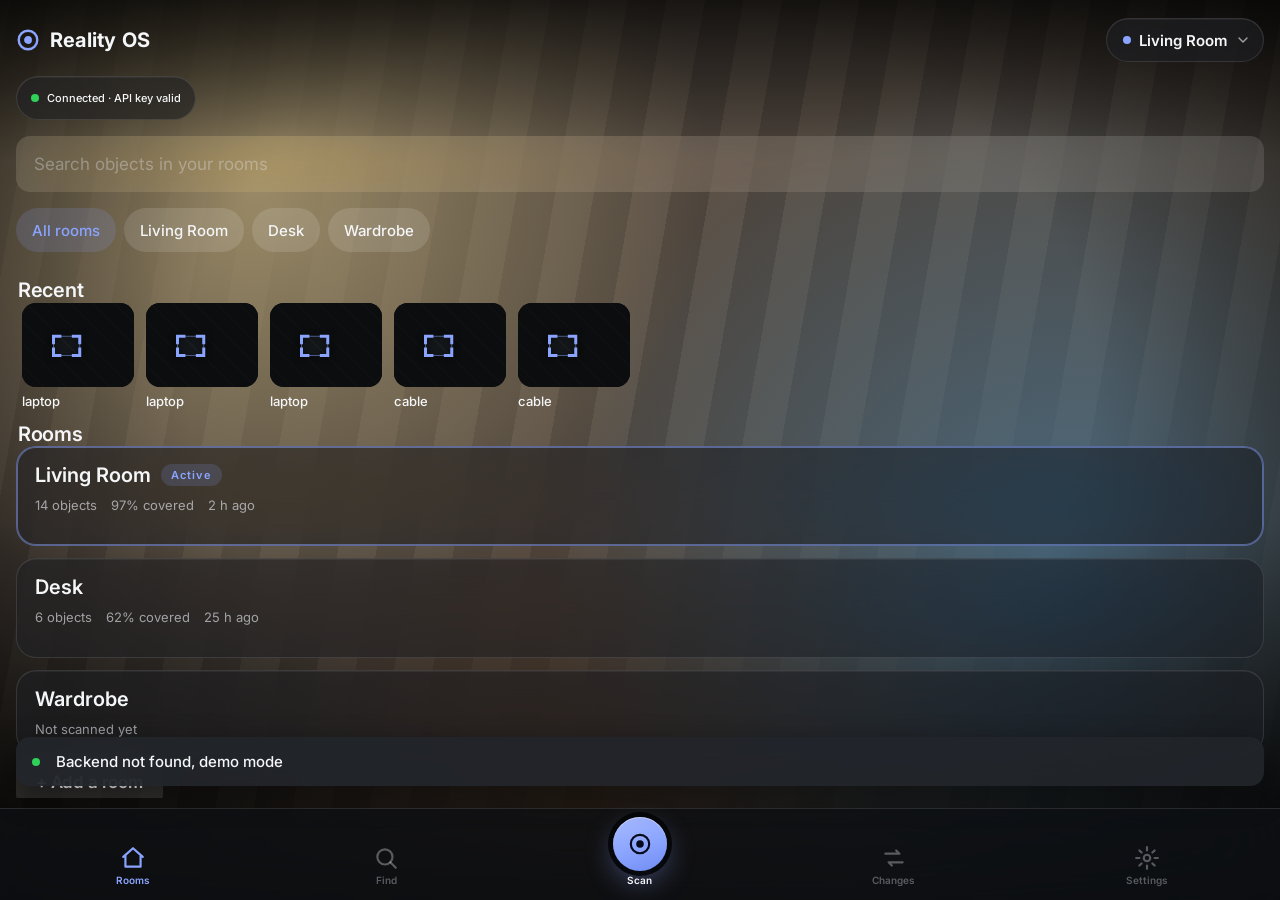
==== commit e1b440bd: "restyle the phone app and the laptop dashboard as frosted glass with large titles, grouped surfaces " ====
--- a/web/index.html
+++ b/web/index.html
@@ -103,6 +103,7 @@
         <button class="btn" data-act="find-room">Find in this room</button>
         <button class="btn ghost" data-act="rescan">Rescan</button>
         <button class="btn ghost" data-act="changes-room">View changes</button>
+        <button class="btn ghost" data-act="ask-room" data-show="default">Ask this room</button>
         <button class="btn ghost" data-act="explore-room">Explore (AR)</button>
         <button class="btn ghost" data-act="activate-this" id="ractbtn">Make active</button>
         <button class="btn ghost" data-act="room-settings">Room settings</button>
@@ -117,7 +118,7 @@
 
 <!-- ============ Find (in the active room, or all rooms) ============ -->
 <section class="scr" id="s-find">
-  <header class="top"><span class="pill panel mono">FIND</span><button class="roomsw pill panel" data-act="switcher" aria-label="Switch room"><span class="dot"></span><span class="rn">No room</span><svg viewBox="0 0 24 24" fill="none" stroke="currentColor" stroke-width="2.2" stroke-linecap="round" stroke-linejoin="round"><path d="M6 9l6 6 6-6"/></svg></button></header>
+  <header class="top"><span class="pill panel mono">Find</span><button class="roomsw pill panel" data-act="switcher" aria-label="Switch room"><span class="dot"></span><span class="rn">No room</span><svg viewBox="0 0 24 24" fill="none" stroke="currentColor" stroke-width="2.2" stroke-linecap="round" stroke-linejoin="round"><path d="M6 9l6 6 6-6"/></svg></button></header>
   <div class="ftop">
     <div class="seg" id="fscope" role="group" aria-label="Where to look"><button data-act="scope" data-v="room" aria-pressed="true">This room</button><button data-act="scope" data-v="all" aria-pressed="false">All rooms</button></div>
     <div class="row" data-show="idle busy slow error offline all-results all-none">
@@ -130,6 +131,7 @@
     <div class="statecard panel" data-g="○" data-show="room-empty"><h2 id="fempty">This room has not been scanned yet</h2><p>Scan it once, then ask where things are.</p><button class="btn" data-act="rescan">Scan this room</button></div>
     <div id="fgroups" data-show="all-results"></div>
     <div class="statecard panel" data-g="○" data-show="all-none"><h2>Not seen in any room</h2><p>Nothing called that is in any room’s memory. The rooms may not have been scanned where it is.</p></div>
+    <p class="dim center" data-show="idle">Name something you have scanned, or open Quick ask for ideas.</p>
     <button class="plainbtn" id="quickbtn" data-act="open-quick" data-show="idle busy slow error offline">Quick ask ▴</button>
   </div>
 </section>
@@ -138,7 +140,7 @@
 <section class="scr" id="s-result">
   <header class="top"><button id="resback" class="back panel" data-act="back" aria-label="Back"><svg viewBox="0 0 24 24" fill="none" stroke="currentColor" stroke-width="2.2" stroke-linecap="round" stroke-linejoin="round"><path d="M15 5l-7 7 7 7"/></svg></button><span class="pill panel mono" id="resq"></span></header>
   <div class="photo"><canvas id="replay"></canvas>
-    <span class="tag panel mono" id="rtag">CHARGER · FRAME 14</span></div>
+    <span class="tag panel mono" id="rtag">Charger · frame 14</span></div>
   <div class="fsheet">
     <span class="pill panel mono" id="resroom">Room</span>
     <p class="ans" id="resulttext"></p>
@@ -169,7 +171,7 @@
 
 <!-- ============ What changed (one room, two of its saved scans) ============ -->
 <section class="scr" id="s-changes">
-  <header class="top"><span class="pill panel mono" id="chgpill">WHAT CHANGED</span><button class="roomsw pill panel" data-act="switcher" aria-label="Switch room"><span class="dot"></span><span class="rn">No room</span><svg viewBox="0 0 24 24" fill="none" stroke="currentColor" stroke-width="2.2" stroke-linecap="round" stroke-linejoin="round"><path d="M6 9l6 6 6-6"/></svg></button></header>
+  <header class="top"><span class="pill panel mono" id="chgpill">Changes</span><button class="roomsw pill panel" data-act="switcher" aria-label="Switch room"><span class="dot"></span><span class="rn">No room</span><svg viewBox="0 0 24 24" fill="none" stroke="currentColor" stroke-width="2.2" stroke-linecap="round" stroke-linejoin="round"><path d="M6 9l6 6 6-6"/></svg></button></header>
   <div class="body">
     <div class="picker panel" data-show="default nothing-changed weak-alignment"><label>Before<select id="chbefore" aria-label="Earlier scan"></select></label><label>After<select id="chafter" aria-label="Later scan"></select></label></div>
     <div class="chg" id="chg" data-show="default nothing-changed weak-alignment"></div>
@@ -200,7 +202,7 @@
 
 <!-- ============ Settings: global, then the rooms ============ -->
 <section class="scr" id="s-settings">
-  <header class="top"><span class="pill panel mono">SETTINGS</span><button class="roomsw pill panel" data-act="switcher" aria-label="Switch room"><span class="dot"></span><span class="rn">No room</span><svg viewBox="0 0 24 24" fill="none" stroke="currentColor" stroke-width="2.2" stroke-linecap="round" stroke-linejoin="round"><path d="M6 9l6 6 6-6"/></svg></button></header>
+  <header class="top"><span class="pill panel mono">Settings</span><button class="roomsw pill panel" data-act="switcher" aria-label="Switch room"><span class="dot"></span><span class="rn">No room</span><svg viewBox="0 0 24 24" fill="none" stroke="currentColor" stroke-width="2.2" stroke-linecap="round" stroke-linejoin="round"><path d="M6 9l6 6 6-6"/></svg></button></header>
   <div class="setbody">
     <div class="setgrp panel" id="dbgrow" hidden><h2>Debug HUD</h2><p>The dots menu with frame rate, camera tools and screen jumps. Only available because the page was opened with ?debug.</p>
       <div class="seg" id="dbgseg"><button data-act="debug" data-v="1">On</button><button data-act="debug" data-v="0">Off</button></div></div>
--- a/web/css/theme.css
+++ b/web/css/theme.css
@@ -1,33 +1,33 @@
-@import url('https://fonts.googleapis.com/css2?family=JetBrains+Mono:wght@400;500;700&family=Sora:wght@300;400;600;700&display=swap');
+@import url('https://fonts.googleapis.com/css2?family=Inter:wght@400;500;600;700&family=JetBrains+Mono:wght@400;500;700&display=swap');
 /* Design tokens (the visual system). The phone app (app.css) and the laptop dashboard (inspector.css) use only these for colour,
    radius, spacing, tap sizes, type and motion, so a new look is a change of values here. Names that existed before the visual
    system are kept (aliases at the bottom map them onto the new values); the dashboard sets data-theme="laptop" for its amber accent. */
 :root{
   /* surfaces */
-  --bg:#07090b;--surface:#0d1115;--card:#11161b;--card-2:#171d23;
-  --fill-1:rgba(255,255,255,.06);--fill-2:rgba(255,255,255,.11);--fill-3:rgba(255,255,255,.14);
-  --panel:rgba(9,11,13,.68);--panel-solid:rgba(9,11,13,.94);--scrim:rgba(0,0,0,.58);
+  --bg:#050608;--surface:#0c0e11;--card:#16191d;--card-2:#1e2227;
+  --fill-1:rgba(255,255,255,.07);--fill-2:rgba(255,255,255,.12);--fill-3:rgba(255,255,255,.17);
+  --panel:rgba(30,33,38,.60);--panel-solid:rgba(22,25,29,.97);--scrim:rgba(0,0,0,.5);
   /* text and lines */
-  --ink:#f2f4f3;--dim:rgba(242,244,243,.68);--faint:rgba(242,244,243,.46);
-  --line:rgba(255,255,255,.14);--line-strong:rgba(255,255,255,.26);
+  --ink:#f5f6f8;--dim:rgba(235,237,245,.62);--faint:rgba(235,237,245,.34);
+  --line:rgba(255,255,255,.08);--line-strong:rgba(255,255,255,.16);
   /* the one accent, and status colours */
   --accent:#8AA4FF;--accent-ink:#070a1a;--accent-fill:rgba(138,164,255,.16);--accent-line:rgba(138,164,255,.48);
   --amber:#FFD54F;--amber-fill:rgba(255,213,79,.14);--amber-line:rgba(255,213,79,.5);
-  --green:#5EE6A0;--green-fill:rgba(94,230,160,.15);--green-line:rgba(94,230,160,.5);
-  --red:#FF5A52;--red-fill:rgba(255,90,82,.15);--red-line:rgba(255,90,82,.5);
-  /* type: Sora for words, JetBrains Mono for numbers and labels */
-  --sans:'Sora',system-ui,sans-serif;--mono:'JetBrains Mono',ui-monospace,monospace;
-  --t-label:11px;--t-xs:12px;--t-sm:14px;--t-md:16px;--t-lg:19px;--t-xl:26px;--t-2xl:34px;--t-num:48px;--t-num-xl:64px;
+  --green:#30D158;--green-fill:rgba(48,209,88,.16);--green-line:rgba(48,209,88,.5);
+  --red:#FF453A;--red-fill:rgba(255,69,58,.16);--red-line:rgba(255,69,58,.5);
+  /* type: Inter (the nearest to SF Pro off Apple devices) for everything on the phone; JetBrains Mono only for code and logs on the laptop */
+  --sans:'Inter',-apple-system,BlinkMacSystemFont,'SF Pro Text',system-ui,sans-serif;--mono:'JetBrains Mono',ui-monospace,monospace;
+  --t-label:11px;--t-xs:13px;--t-sm:15px;--t-md:17px;--t-lg:20px;--t-xl:28px;--t-2xl:34px;--t-num:48px;--t-num-xl:64px;
   --text-shadow:0 1px 14px rgba(0,0,0,.65);
   /* radius, space, sizes */
-  --r-xs:8px;--r-sm:12px;--r-md:16px;--r-lg:22px;--r-xl:28px;--r-pill:999px;
+  --r-xs:8px;--r-sm:12px;--r-md:14px;--r-lg:20px;--r-xl:28px;--r-pill:999px;
   --s-1:4px;--s-2:8px;--s-3:12px;--s-4:16px;--s-5:24px;--s-6:32px;--s-7:48px;
-  --tap:48px;--tap-min:44px;--btn-h:56px;--field-h:56px;--bar-h:92px;--top-h:56px;--blur:20px;
+  --tap:48px;--tap-min:44px;--btn-h:56px;--field-h:56px;--bar-h:92px;--top-h:56px;--blur:30px;
   /* motion: never decorative */
-  --ease:cubic-bezier(.3,.8,.3,1);--ease-inout:cubic-bezier(.6,0,.2,1);--dur-1:120ms;--dur-2:240ms;--dur-3:450ms;--dur-ring:600ms;
+  --ease:cubic-bezier(.22,.9,.28,1);--spring:cubic-bezier(.2,1.12,.3,1);--ease-inout:cubic-bezier(.6,0,.2,1);--dur-1:120ms;--dur-2:240ms;--dur-3:450ms;--dur-ring:600ms;
   /* names used before the visual system, mapped onto it */
   --on-accent:var(--accent-ink);--danger-fill:var(--red-fill);--danger-line:var(--red-line);--warn-line:var(--amber-line);
-  --r-btn:var(--r-lg);--r-card:var(--r-md);--r-ctl:var(--r-md);
+  --r-btn:16px;--r-card:var(--r-lg);--r-ctl:var(--r-md);
   --pad:var(--s-4);--gap:var(--s-3);--gap-lg:var(--s-4);
   --fs-xs:var(--t-label);--fs-sm:var(--t-xs);--fs-md:var(--t-sm);--fs-lg:var(--t-md);--fs-xl:var(--t-xl);
   --nav-h:var(--bar-h);
@@ -35,11 +35,11 @@
 /* the laptop dashboard: same system, amber accent */
 [data-theme=laptop]{--accent:#FFD54F;--accent-ink:#1a1400;--accent-fill:rgba(255,213,79,.14);--accent-line:rgba(255,213,79,.5)}
 *{box-sizing:border-box;-webkit-tap-highlight-color:transparent}
-html,body{margin:0;height:100%;background:var(--bg);color:var(--ink);font-family:var(--sans);overflow:hidden}
+html,body{margin:0;height:100%;background:var(--bg);color:var(--ink);font-family:var(--sans);overflow:hidden;-webkit-font-smoothing:antialiased;font-feature-settings:'cv11','ss03'}
 a{color:var(--accent);text-decoration:none}a:hover{color:#fff}
-.mono{font-family:var(--mono);font-variant-numeric:tabular-nums}
-.panel{background:var(--panel);backdrop-filter:blur(var(--blur)) saturate(1.2);-webkit-backdrop-filter:blur(var(--blur)) saturate(1.2);border:1px solid var(--line);border-radius:var(--r-lg)}
-.label{font:500 var(--t-label)/1 var(--mono);letter-spacing:.16em;text-transform:uppercase;color:var(--dim)}
+.mono{font-family:var(--sans);font-variant-numeric:tabular-nums}
+.panel{background:var(--panel);backdrop-filter:blur(var(--blur)) saturate(1.8);-webkit-backdrop-filter:blur(var(--blur)) saturate(1.8);border:.5px solid rgba(255,255,255,.11);box-shadow:inset 0 .5px 0 rgba(255,255,255,.1);border-radius:var(--r-lg)}
+.label{font:500 var(--t-xs)/1.2 var(--sans);color:var(--dim)}
 .stripe{background:repeating-linear-gradient(135deg,rgba(255,255,255,.05) 0 10px,transparent 10px 20px),var(--surface);display:grid;place-items:center;font:400 var(--t-label) var(--mono);color:var(--dim);letter-spacing:.08em}
 @keyframes ros-sk{to{background-position:-200% 0}}
 @media (prefers-reduced-motion:reduce){:root{--dur-1:0ms;--dur-2:0ms;--dur-3:0ms;--dur-ring:0ms}*,*:before,*:after{animation-duration:0ms!important;animation-iteration-count:1!important;transition-duration:0ms!important}}
--- a/web/css/app.css
+++ b/web/css/app.css
@@ -20,7 +20,7 @@
 
 /* ---- top bar: 56px. Circular back button, room switcher pill, camera pill ---- */
 .top{display:flex;justify-content:space-between;align-items:center;min-height:var(--top-h);gap:var(--s-2);flex:none}
-.pill{white-space:nowrap;display:inline-flex;align-items:center;gap:var(--s-2);height:34px;padding:0 14px;border-radius:var(--r-pill);font:500 var(--t-xs) var(--mono);letter-spacing:.06em}
+.pill{white-space:nowrap;display:inline-flex;align-items:center;gap:var(--s-2);height:34px;padding:0 14px;border-radius:var(--r-pill);font:500 var(--t-xs) var(--sans);}
 button.pill{min-height:var(--tap-min);height:var(--tap-min)}
 .back{flex:none;width:var(--tap);height:var(--tap);min-height:var(--tap);padding:0;border-radius:50%;display:grid;place-items:center;color:var(--ink)}
 .back svg{width:22px;height:22px}
@@ -34,9 +34,9 @@
 .dot.bad{background:var(--red)}.dot.warn{background:var(--amber)}
 .dot.wait{background:var(--faint);animation:pulse 1.2s ease-in-out infinite}
 .sp{flex:1}
-.camstop{display:inline-flex;align-items:center;gap:10px;height:var(--tap);min-height:var(--tap);padding:0 0 0 14px;border-radius:var(--r-pill);background:var(--panel);border:1px solid var(--line);backdrop-filter:blur(var(--blur));-webkit-backdrop-filter:blur(var(--blur));font:500 var(--t-xs) var(--mono);letter-spacing:.06em;color:var(--ink);white-space:nowrap;overflow:hidden}
+.camstop{display:inline-flex;align-items:center;gap:10px;height:var(--tap);min-height:var(--tap);padding:0 0 0 14px;border-radius:var(--r-pill);background:var(--panel);border:1px solid var(--line);backdrop-filter:blur(var(--blur));-webkit-backdrop-filter:blur(var(--blur));font:500 var(--t-xs) var(--sans);color:var(--ink);white-space:nowrap;overflow:hidden}
 .camstop .rec{width:9px;height:9px;border-radius:50%;background:var(--red);box-shadow:0 0 8px var(--red);animation:pulse 1.4s ease-in-out infinite}
-.camstop b{display:grid;place-items:center;align-self:stretch;padding:0 16px;margin-left:2px;border-left:1px solid var(--line);color:var(--red);font:700 var(--t-xs) var(--mono);letter-spacing:.1em}
+.camstop b{display:grid;place-items:center;align-self:stretch;padding:0 16px;margin-left:2px;border-left:1px solid var(--line);color:var(--red);font:700 var(--t-xs) var(--sans);letter-spacing:.1em}
 .camstop.starting .rec{background:var(--faint);box-shadow:none}
 .camstop.off .rec{background:var(--faint);box-shadow:none;animation:none}
 
@@ -72,16 +72,16 @@
 .chips{display:flex;flex-wrap:wrap;gap:var(--s-2)}.chips.scroll{flex-wrap:nowrap;overflow-x:auto;scrollbar-width:none}.chips.scroll::-webkit-scrollbar{display:none}
 .chip{min-height:var(--tap-min);padding:0 16px;border-radius:var(--r-pill);font:500 var(--t-sm) var(--sans);background:var(--fill-1);border:1px solid var(--line);white-space:nowrap;color:var(--ink)}
 .chip.on,.chip[aria-pressed=true]{background:var(--accent-fill);color:var(--accent);border-color:var(--accent-line)}
-.chip em{font:700 var(--t-xs) var(--mono);font-style:normal;color:var(--accent);margin-right:6px}
+.chip em{font:700 var(--t-xs) var(--sans);font-style:normal;color:var(--accent);margin-right:6px}
 .seg{display:flex;gap:var(--s-1);padding:var(--s-1);border-radius:var(--r-lg);background:var(--fill-1);border:1px solid var(--line)}
 .seg button{flex:1;min-height:var(--tap-min);border-radius:var(--r-md);background:none;border:0;font:600 var(--t-sm) var(--sans);color:var(--dim)}
 .seg button[aria-pressed=true]{background:var(--accent-fill);color:var(--accent);box-shadow:inset 0 0 0 1px var(--accent-line)}
-.tog{min-height:var(--tap-min);height:var(--tap-min);padding:0 14px;border-radius:var(--r-pill);font:600 var(--t-label) var(--mono);letter-spacing:.1em;color:var(--dim);display:inline-flex;align-items:center;gap:7px;background:var(--panel);border:1px solid var(--line);backdrop-filter:blur(var(--blur));pointer-events:auto}
+.tog{min-height:var(--tap-min);height:var(--tap-min);padding:0 14px;border-radius:var(--r-pill);font:600 var(--t-label) var(--sans);letter-spacing:.1em;color:var(--dim);display:inline-flex;align-items:center;gap:7px;background:var(--panel);border:1px solid var(--line);backdrop-filter:blur(var(--blur));pointer-events:auto}
 .tog i{width:8px;height:8px;border-radius:50%;background:var(--faint);font-style:normal}
 .tog.on{color:var(--ink)}.tog.on i{background:var(--accent)}
 
 /* ---- badges ---- */
-.badge{display:inline-flex;align-items:center;height:24px;padding:0 10px;border-radius:var(--r-pill);font:700 var(--t-label) var(--mono);letter-spacing:.1em;background:var(--accent-fill);color:var(--accent);border:1px solid var(--accent-line)}
+.badge{display:inline-flex;align-items:center;height:24px;padding:0 10px;border-radius:var(--r-pill);font:700 var(--t-label) var(--sans);letter-spacing:.1em;background:var(--accent-fill);color:var(--accent);border:1px solid var(--accent-line)}
 .badge.memory{background:var(--green-fill);color:var(--green);border-color:var(--green-line)}
 .badge.baseline{background:transparent;color:var(--ink);border-color:var(--line-strong)}
 .badge.warn{background:var(--amber-fill);color:var(--amber);border-color:var(--amber-line)}
@@ -90,11 +90,11 @@
 .card{padding:var(--s-4) 18px;display:flex;flex-direction:column;gap:var(--s-3)}
 .card h2{margin:0;font:600 var(--t-lg)/1.3 var(--sans)}
 .card p{margin:0;font:400 var(--t-sm)/1.5 var(--sans);color:var(--dim)}
-.card .big{display:flex;gap:22px}.card .big div{display:flex;flex-direction:column;gap:7px}.card .big b{font:600 24px var(--mono)}
+.card .big{display:flex;gap:22px}.card .big div{display:flex;flex-direction:column;gap:7px}.card .big b{font:600 24px var(--sans)}
 .sheet{margin-top:auto;padding:18px;max-height:84%;overflow:auto;display:flex;flex-direction:column;gap:14px;pointer-events:auto}
 .sheet h1{font:600 var(--t-xl)/1.2 var(--sans);letter-spacing:-.015em;margin:0}
 .statecard{padding:22px 18px;display:flex;flex-direction:column;gap:var(--s-3);align-items:flex-start;border-style:dashed;border-color:var(--line-strong);background:var(--panel)}
-.statecard[data-g]:before{content:attr(data-g);width:56px;height:56px;border-radius:50%;display:grid;place-items:center;background:var(--fill-1);border:1px solid var(--line-strong);font:600 var(--t-lg) var(--mono);color:var(--dim);margin-bottom:var(--s-1)}
+.statecard[data-g]:before{content:attr(data-g);width:56px;height:56px;border-radius:50%;display:grid;place-items:center;background:var(--fill-1);border:1px solid var(--line-strong);font:600 var(--t-lg) var(--sans);color:var(--dim);margin-bottom:var(--s-1)}
 .statecard[data-g=OFF]:before{font-size:var(--t-xs);letter-spacing:.1em}
 .statecard[data-tone=error]:before{color:var(--red);background:var(--red-fill);border-color:var(--red-line)}
 .statecard h2{margin:0;font:600 var(--t-lg)/1.3 var(--sans)}.statecard p{margin:0;font:400 var(--t-sm)/1.5 var(--sans);color:var(--dim)}
@@ -107,19 +107,19 @@
 .skel{height:14px;border-radius:7px;background:linear-gradient(90deg,var(--fill-1),var(--fill-3),var(--fill-1));background-size:200% 100%;animation:ros-sk 1.2s linear infinite}
 .spin{width:16px;height:16px;border-radius:50%;border:2px solid var(--line-strong);border-top-color:var(--accent);animation:r 1s linear infinite;flex:none}
 .bar{height:8px;border-radius:5px;background:var(--fill-2);overflow:hidden;flex:1;position:relative}.bar i{display:block;height:100%;width:0;background:var(--accent);border-radius:5px;transition:width var(--dur-3) var(--ease)}
-.sec{margin:6px 0 0;font:500 var(--t-label) var(--mono);letter-spacing:.16em;text-transform:uppercase;color:var(--dim)}
+.sec{margin:6px 0 0;font:500 var(--t-label) var(--sans);color:var(--dim)}
 .dim{color:var(--dim);font:400 var(--t-sm)/1.5 var(--sans);margin:0}.center{text-align:center}
 .note{font:400 var(--t-xs)/1.5 var(--sans);color:var(--dim);margin:0}
 .problem{padding:14px 16px;border:1px solid var(--red-line);border-radius:var(--r-md);background:var(--red-fill)}
 .problem b{display:block;font:600 var(--t-md) var(--sans);margin-bottom:6px}.problem span{font:400 var(--t-sm)/1.5 var(--sans)}
 .conn{align-self:flex-start}
-#connpill{min-width:0;padding:0 14px;gap:8px}#stat{overflow:hidden;text-overflow:ellipsis;font-size:var(--t-label);letter-spacing:.03em}
+#connpill{min-width:0;padding:0 14px;gap:8px}#stat{overflow:hidden;text-overflow:ellipsis;font-size:var(--t-label);}
 
 /* ---- bottom bar: Scan is the one raised accent control, the active tab gets a pill behind its icon ---- */
 #nav{position:absolute;left:0;right:0;bottom:0;z-index:6;display:none;height:calc(var(--bar-h) + max(env(safe-area-inset-bottom),0px));padding:var(--s-2) var(--s-2) max(env(safe-area-inset-bottom),var(--s-2));gap:var(--s-1);background:var(--panel-solid);backdrop-filter:blur(var(--blur)) saturate(1.2);-webkit-backdrop-filter:blur(var(--blur)) saturate(1.2);border-top:1px solid var(--line);pointer-events:auto}
 body.nav-on #nav{display:flex}
 body.nav-on .scr:not(.sheetwrap){padding-bottom:calc(var(--bar-h) + 10px)}
-#nav button{flex:1;min-width:0;display:flex;flex-direction:column;align-items:center;justify-content:flex-end;gap:var(--s-1);border-radius:var(--r-md);font:600 var(--t-label) var(--sans);letter-spacing:.02em;color:var(--dim);padding:0 0 6px;min-height:56px}
+#nav button{flex:1;min-width:0;display:flex;flex-direction:column;align-items:center;justify-content:flex-end;gap:var(--s-1);border-radius:var(--r-md);font:600 var(--t-label) var(--sans);color:var(--dim);padding:0 0 6px;min-height:56px}
 #nav button svg{width:56px;height:32px;padding:5px 17px;border-radius:var(--r-pill);transition:background var(--dur-1) var(--ease)}
 #nav button[aria-current=page]{color:var(--accent)}
 #nav button[aria-current=page] svg{background:var(--accent-fill)}
@@ -140,7 +140,7 @@
 .rcard{display:flex;flex-direction:column;gap:10px;padding:16px 18px;text-align:left;width:100%;min-height:var(--tap);color:var(--ink);border-radius:var(--r-lg)}
 .rcard.active{border-color:var(--accent-line)}
 .rc-head{display:flex;align-items:center;gap:10px}.rc-head h3{margin:0;font:600 var(--t-lg) var(--sans);flex:1;min-width:0;overflow:hidden;text-overflow:ellipsis}
-.rc-meta{display:flex;flex-wrap:wrap;gap:4px 14px;font:400 var(--t-xs) var(--mono);color:var(--dim)}.rc-meta .warn{color:var(--amber)}
+.rc-meta{display:flex;flex-wrap:wrap;gap:4px 14px;font:400 var(--t-xs) var(--sans);color:var(--dim)}.rc-meta .warn{color:var(--amber)}
 .rcard .bar{flex:none;height:6px}
 .thumbs{display:flex;gap:var(--gap);overflow-x:auto;scrollbar-width:none;padding-bottom:2px}.thumbs::-webkit-scrollbar{display:none}
 .thumb{flex:none;width:112px;display:flex;flex-direction:column;gap:6px;text-align:left;min-height:var(--tap);color:var(--ink)}
@@ -153,48 +153,50 @@
 .ringwrap{position:relative;width:min(100%,212px);aspect-ratio:1;margin:0 auto}
 #ring{width:100%;height:100%}
 .pct{position:absolute;inset:0;display:grid;place-content:center;text-align:center;pointer-events:none}
-.pct b{font:700 46px/1 var(--mono);letter-spacing:-.04em}.pct b i{font:500 var(--t-lg) var(--mono);color:var(--dim);font-style:normal;margin-left:2px}
+.pct b{font:700 46px/1 var(--sans);letter-spacing:-.04em}.pct b i{font:500 var(--t-lg) var(--sans);color:var(--dim);font-style:normal;margin-left:2px}
 .pct .label{margin-top:6px;font-size:10px}
 .flash{position:absolute;inset:-6px;border-radius:50%;opacity:0;pointer-events:none}
 .flash.go{animation:sh .4s ease-out}
 @keyframes sh{0%{opacity:1;box-shadow:inset 0 0 0 6px #5EE6A099,0 0 0 0 #5EE6A055}100%{opacity:0;box-shadow:inset 0 0 0 0 #0000,0 0 0 20px #5EE6A000}}
 #scanline{font:600 var(--t-xl)/1.25 var(--sans);letter-spacing:-.015em;text-align:center;margin:10px 8px 0;text-shadow:var(--text-shadow);min-height:28px}
-#hint{font:400 var(--t-xs) var(--mono);color:var(--dim);text-align:center;margin:2px 0 8px;min-height:16px}
+#hint{font:400 var(--t-xs) var(--sans);color:var(--dim);text-align:center;margin:2px 0 8px;min-height:16px}
 #scanline.warn{color:var(--amber)}#scanline.ok{color:var(--green)}
 .stats{display:flex;gap:var(--s-2);margin:12px 0 10px}
 .stats>div{flex:1;padding:10px 12px;min-width:0;border-radius:var(--r-md)}
-.stats b{display:block;font:600 20px var(--mono);margin-top:6px;white-space:nowrap;overflow:hidden;text-overflow:ellipsis}
+.stats b{display:block;font:600 20px var(--sans);margin-top:6px;white-space:nowrap;overflow:hidden;text-overflow:ellipsis}
 .wide{grid-column:1/3}.stats .wide{flex:1.5}
 .check{padding:16px 18px;display:flex;flex-direction:column;gap:6px;margin-bottom:12px}
 .check h2{margin:0 0 6px;font:600 var(--t-lg) var(--sans)}
 .chk{display:flex;align-items:center;gap:14px;min-height:56px;width:100%;text-align:left;font:500 var(--t-sm)/1.4 var(--sans);padding:6px 4px;border-radius:var(--r-xs)}
-.chk i{flex:none;width:28px;height:28px;border-radius:var(--r-xs);border:2px solid var(--line-strong);display:grid;place-items:center;font:700 var(--t-md) var(--mono);font-style:normal;color:var(--accent-ink)}
+.chk i{flex:none;width:28px;height:28px;border-radius:var(--r-xs);border:2px solid var(--line-strong);display:grid;place-items:center;font:700 var(--t-md) var(--sans);font-style:normal;color:var(--accent-ink)}
 .chk.ok i,.chk[aria-pressed=true] i{background:var(--green);border-color:var(--green)}.chk.bad i{background:var(--amber);border-color:var(--amber)}
 #s-scan .row .btn{height:var(--btn-h)}#s-scan #scancancel{flex:0 0 36%}#s-scan .row .btn:not(#scancancel){flex:1}
 
 /* ---- summary ---- */
 .meta{display:grid;grid-template-columns:repeat(4,1fr);gap:var(--s-2)}
-.meta div{display:flex;flex-direction:column;gap:7px}.meta b{font:600 var(--t-lg) var(--mono)}
+.meta div{display:flex;flex-direction:column;gap:7px}.meta b{font:600 var(--t-lg) var(--sans)}
 .procbox{display:flex;flex-direction:column;gap:var(--s-3)}
-.procrow{display:flex;align-items:center;gap:var(--s-3);font:500 var(--t-sm) var(--mono);color:var(--dim)}
+.procrow{display:flex;align-items:center;gap:var(--s-3);font:500 var(--t-sm) var(--sans);color:var(--dim)}
 .procact{display:flex;gap:var(--s-3)}.procact button{flex:1;min-height:52px;border-radius:var(--r-md);background:var(--fill-1);border:1px solid var(--line-strong);font:600 var(--t-sm) var(--sans)}
 #s-summary[data-state=stalled] .procrow{color:var(--amber)}
 #s-summary .row .btn{flex:1}#s-summary .plainbtn{width:100%}
+/* Save and Discard stay on screen however long the summary is (the scan quality card and the object tiles push them down on a small phone) */
+#s-summary .after .row{position:sticky;bottom:-18px;z-index:2;margin:0 -18px -18px;padding:28px 18px 18px;background:linear-gradient(to bottom,transparent,rgba(26,29,34,.98) 24px);border-radius:0 0 var(--r-xl) var(--r-xl)}
 .gtiles{display:grid;grid-template-columns:repeat(3,1fr);gap:var(--s-2)}
 .sumq{padding:12px 14px;border-radius:var(--r-lg)}.sumq h2{margin:0 0 6px;font:600 var(--t-sm)/1.4 var(--sans)}.sumq ul{margin:0;padding-left:18px;color:var(--dim);font:400 var(--t-sm)/1.5 var(--sans)}
 .sumq.ok h2{color:var(--green)}.sumq.tips{border-color:var(--amber-line)}
 .gtile{display:flex;flex-direction:column;gap:6px;padding:8px;position:relative;text-align:left;min-height:var(--tap);color:var(--ink);border-radius:var(--r-md)}
 .gtile canvas{width:100%;aspect-ratio:4/3;border-radius:var(--r-sm);background:var(--surface);display:block}
 .gtile b{font:600 var(--t-sm) var(--sans);overflow:hidden;text-overflow:ellipsis;white-space:nowrap}
-.gtile .n{position:absolute;top:12px;right:12px;min-width:24px;height:24px;border-radius:var(--r-pill);display:grid;place-items:center;background:var(--panel-solid);font:700 var(--t-xs) var(--mono)}
+.gtile .n{position:absolute;top:12px;right:12px;min-width:24px;height:24px;border-radius:var(--r-pill);display:grid;place-items:center;background:var(--panel-solid);font:700 var(--t-xs) var(--sans)}
 .gtile.on{border-color:var(--accent-line);background:var(--accent-fill)}.gtile.others{justify-content:center;align-items:center;font:600 var(--t-md) var(--sans)}
 
 /* ---- room details ---- */
 .rhead{display:flex;align-items:center;gap:var(--s-3)}.rhead h1{margin:0;font:600 var(--t-xl) var(--sans);letter-spacing:-.015em;flex:1;min-width:0}
 .actions{display:grid;grid-template-columns:1fr 1fr;gap:var(--gap)}.actions .btn{height:var(--btn-h);font-size:var(--t-sm);padding:0 10px;white-space:normal;line-height:1.2}.actions .btn:first-child{grid-column:1/3}
-#rinfo{display:grid;grid-template-columns:repeat(4,1fr);gap:var(--s-2)}#rinfo div{display:flex;flex-direction:column;gap:7px}#rinfo b{font:600 var(--t-lg) var(--mono)}
+#rinfo{display:grid;grid-template-columns:repeat(4,1fr);gap:var(--s-2)}#rinfo div{display:flex;flex-direction:column;gap:7px}#rinfo b{font:600 var(--t-lg) var(--sans)}
 .hrow{display:flex;align-items:center;gap:var(--s-3);padding:12px 0;border-top:1px solid var(--line)}.hrow.draft .ht b{color:var(--amber)}
-.ht{flex:1;min-width:0;display:flex;flex-direction:column;gap:5px}.ht b{font:600 var(--t-md) var(--sans)}.ht small{font:400 var(--t-xs) var(--mono);color:var(--dim)}.badges{display:flex;gap:6px}
+.ht{flex:1;min-width:0;display:flex;flex-direction:column;gap:5px}.ht b{font:600 var(--t-md) var(--sans)}.ht small{font:400 var(--t-xs) var(--sans);color:var(--dim)}.badges{display:flex;gap:6px}
 .hacts{display:flex;flex-wrap:wrap;gap:var(--s-2);justify-content:flex-end}
 
 /* ---- find ---- */
@@ -220,18 +222,18 @@
 .photo .tag{position:absolute;left:12px;bottom:12px;z-index:2;height:30px;display:inline-flex;align-items:center;padding:0 12px;border-radius:var(--r-pill);font-size:var(--t-label);letter-spacing:.1em;background:rgba(7,9,11,.82);border:1px solid var(--accent-line)}
 .fsheet{flex:1;padding:0 0 var(--b);display:flex;flex-direction:column;gap:var(--s-3);min-height:0;overflow:auto;pointer-events:auto}
 .ans{font:600 var(--t-xl)/1.25 var(--sans);letter-spacing:-.015em;margin:0;text-wrap:pretty}
-.ans:before{content:"SPOKEN REPLY";display:block;font:500 var(--t-label) var(--mono);letter-spacing:.16em;color:var(--dim);margin-bottom:var(--s-2)}
+.ans:before{content:"SPOKEN REPLY";display:block;font:500 var(--t-label) var(--sans);color:var(--dim);margin-bottom:var(--s-2)}
 #resroom{align-self:flex-start;max-width:100%}
 .drow{display:flex;gap:var(--s-4);align-items:center;padding:var(--s-4);border-radius:var(--r-lg);background:var(--card);border:1px solid var(--line)}
 #bear{width:120px;height:120px;flex:none}
 .dgrid{display:grid;grid-template-columns:1fr 1fr;gap:14px 12px;flex:1}
-.dgrid b{display:block;font:600 22px var(--mono);margin-top:6px;color:var(--accent)}.dgrid b.w{color:var(--ink);font-size:var(--t-sm);margin-top:9px}
+.dgrid b{display:block;font:600 22px var(--sans);margin-top:6px;color:var(--accent)}.dgrid b.w{color:var(--ink);font-size:var(--t-sm);margin-top:9px}
 #s-result[data-state=notfound] .photo,#s-result[data-state=notscanned] .photo{display:none}
 .nfbox{display:flex;flex-direction:column;gap:var(--s-3)}
 #s-result[data-state=notfound] .ans,#s-result[data-state=notscanned] .ans{font-size:var(--t-lg)}
 .nfbox h2{margin:0;font:600 var(--t-xl)/1.25 var(--sans);letter-spacing:-.015em}.nfbox p{margin:0;font:400 var(--t-sm)/1.55 var(--sans);color:var(--dim)}.nfbox p b{color:var(--ink);font-weight:600}
 .covcard{display:flex;align-items:center;gap:var(--s-4);padding:var(--s-4);border-radius:var(--r-lg);background:var(--card);border:1px solid var(--line)}
-.covcard b{font:700 var(--t-num)/1 var(--mono);letter-spacing:-.04em}.covcard b i{font:500 var(--t-lg) var(--mono);color:var(--dim);font-style:normal}
+.covcard b{font:700 var(--t-num)/1 var(--sans);letter-spacing:-.04em}.covcard b i{font:500 var(--t-lg) var(--sans);color:var(--dim);font-style:normal}
 .covcard .bar{flex:none}
 .covcard>div{flex:1;display:flex;flex-direction:column;gap:var(--s-2);font:400 var(--t-xs)/1.4 var(--sans);color:var(--dim)}
 .nfbox .row{flex-wrap:wrap}.nfbox .row .btn{flex:1 1 40%}
@@ -240,30 +242,30 @@
 .garrow{position:relative;width:148px;height:148px;margin:0 auto 8px}
 .garrow svg{width:100%;height:100%;overflow:visible;filter:drop-shadow(0 4px 18px #000a)}
 #arrow{transition:transform var(--dur-3) var(--ease);transform-origin:150px 150px}
-.gdeg{text-align:center;font:700 var(--t-num-xl)/1 var(--mono);letter-spacing:-.04em;text-shadow:var(--text-shadow)}.gdeg i{font:500 var(--t-lg) var(--mono);color:var(--dim);font-style:normal;letter-spacing:0}
+.gdeg{text-align:center;font:700 var(--t-num-xl)/1 var(--sans);letter-spacing:-.04em;text-shadow:var(--text-shadow)}.gdeg i{font:500 var(--t-lg) var(--sans);color:var(--dim);font-style:normal;letter-spacing:0}
 #ghint{text-align:center;font:600 var(--t-xl) var(--sans);letter-spacing:-.015em;margin:8px 0 14px;text-shadow:var(--text-shadow)}
 .found .garrow{display:none}.found #gdeg,.found #ghint{color:var(--green)}
 .found .gdeg i{display:none}
 .gt{text-align:center;margin-bottom:var(--s-2)}
-.gwords{text-align:center;font:500 var(--t-md) var(--sans);margin:2px 0;text-shadow:var(--text-shadow)}.ginfo{text-align:center;font:400 var(--t-xs) var(--mono);color:var(--dim);margin-bottom:10px}
+.gwords{text-align:center;font:500 var(--t-md) var(--sans);margin:2px 0;text-shadow:var(--text-shadow)}.ginfo{text-align:center;font:400 var(--t-xs) var(--sans);color:var(--dim);margin-bottom:10px}
 .found-btn{width:100%;border-color:var(--green-line);color:var(--green);background:var(--green-fill)}
 
 /* ---- changes ---- */
 .chg{display:flex;flex-direction:column;gap:14px}
 .chg h2{font:600 var(--t-md) var(--sans);margin:0 0 var(--s-3);display:flex;align-items:center;gap:10px}
-.chg h2 .ic{width:30px;height:30px;border-radius:var(--r-sm);display:grid;place-items:center;font:700 var(--t-lg) var(--mono);color:var(--accent-ink)}
-.chg h2 .n{margin-left:auto;font:500 var(--t-xs) var(--mono);color:var(--dim)}
+.chg h2 .ic{width:30px;height:30px;border-radius:var(--r-sm);display:grid;place-items:center;font:700 var(--t-lg) var(--sans);color:var(--accent-ink)}
+.chg h2 .n{margin-left:auto;font:500 var(--t-xs) var(--sans);color:var(--dim)}
 .grp{padding:14px;border-radius:var(--r-lg)}
 .sumline{font:600 var(--t-lg)/1.35 var(--sans);text-wrap:pretty}
 .pair{display:grid;grid-template-columns:1fr 1fr;gap:var(--s-2);margin-bottom:var(--s-2)}
 .pair.one{grid-template-columns:1fr}
 .pair .stripe{aspect-ratio:4/3;border-radius:var(--r-md);position:relative;overflow:hidden;color:var(--dim);border:1px solid var(--line)}
 .stripe canvas{position:absolute;inset:0;width:100%;height:100%}
-.pair .stripe i{position:absolute;left:8px;top:8px;font:500 10px var(--mono);font-style:normal;padding:4px 8px;background:rgba(7,9,11,.82);border-radius:var(--r-xs);color:var(--ink);letter-spacing:.1em;z-index:1}
+.pair .stripe i{text-transform:lowercase;position:absolute;left:8px;top:8px;font:500 10px var(--sans);font-style:normal;padding:4px 8px;background:rgba(7,9,11,.82);border-radius:var(--r-xs);color:var(--ink);letter-spacing:.1em;z-index:1}
 .pair .stripe:empty,.pair .stripe:not(:has(canvas)){border-style:dashed;border-color:var(--line-strong)}
 .pair+p{margin:0 0 14px;font:400 var(--t-sm)/1.4 var(--sans)}.grp p:last-child{margin-bottom:0}
 .unv{border-style:dashed;border-color:var(--line-strong)}
-.picker{display:grid;grid-template-columns:1fr 1fr;gap:var(--gap);padding:12px;border-radius:var(--r-lg)}.picker label{display:flex;flex-direction:column;gap:6px;font:500 var(--t-label) var(--mono);letter-spacing:.12em;text-transform:uppercase;color:var(--dim)}
+.picker{display:grid;grid-template-columns:1fr 1fr;gap:var(--gap);padding:12px;border-radius:var(--r-lg)}.picker label{display:flex;flex-direction:column;gap:6px;font:500 var(--t-label) var(--sans);color:var(--dim)}
 .picker select{min-height:var(--tap);padding:0 12px;border-radius:var(--r-md);font-size:var(--t-sm)}
 .chgcard{padding:14px;border-radius:var(--r-lg)}.chgcard p{margin:0 0 10px;font:400 var(--t-sm)/1.4 var(--sans)}.chgcard.dismissed{opacity:.5}.chgcard.confirmed{border-color:var(--green-line)}
 .chgcard .pair{margin-bottom:10px}.chgcard .hacts{justify-content:flex-start;flex-wrap:nowrap}.chgcard .hacts .mini{flex:1}
@@ -274,25 +276,25 @@
 .sheetscr{justify-content:center;gap:14px}
 .sheetscr .skip{align-self:flex-end;min-height:var(--tap);padding:0 14px;color:var(--dim);font:500 var(--t-md) var(--sans)}
 .intro{padding:26px 22px;gap:var(--s-4);display:flex;flex-direction:column;border-radius:var(--r-xl)}
-.intro .ic{width:64px;height:64px;border-radius:var(--r-lg);display:grid;place-items:center;font:600 30px var(--mono);background:var(--accent-fill);color:var(--accent)}
+.intro .ic{width:64px;height:64px;border-radius:var(--r-lg);display:grid;place-items:center;font:600 30px var(--sans);background:var(--accent-fill);color:var(--accent)}
 .intro h1{margin:0;font:600 var(--t-xl)/1.2 var(--sans);letter-spacing:-.015em;text-wrap:balance}
 .intro p{margin:0;font:400 var(--t-md)/1.55 var(--sans)}
 .intro p+p{color:var(--dim)}
 .dots{display:flex;gap:var(--s-2);justify-content:center}.dots i{width:8px;height:8px;border-radius:50%;background:var(--line-strong)}.dots i.on{background:var(--accent);width:22px;border-radius:5px}
 .navrow{display:flex;gap:var(--gap)}.navrow .btn{flex:1;height:var(--btn-h)}#introback,#primerlater{flex:0 0 32%}
 .ritems{display:flex;flex-direction:column;gap:14px}
-.ritem{display:flex;gap:14px;align-items:flex-start}.ritem .ic{flex:none;width:44px;height:44px;margin-top:2px;border-radius:var(--r-sm);display:grid;place-items:center;background:var(--accent-fill);color:var(--accent);font:600 20px var(--mono)}
+.ritem{display:flex;gap:14px;align-items:flex-start}.ritem .ic{flex:none;width:44px;height:44px;margin-top:2px;border-radius:var(--r-sm);display:grid;place-items:center;background:var(--accent-fill);color:var(--accent);font:600 20px var(--sans)}
 .ritem b{display:block;font:600 var(--t-md) var(--sans);margin-bottom:3px}.ritem span{font:400 var(--t-sm)/1.45 var(--sans);color:var(--dim)}
 
 /* ---- settings ---- */
 .setbody{overflow:auto;margin:6px -16px 0;padding:0 16px 14px;display:flex;flex-direction:column;gap:14px;flex:1;scrollbar-width:thin;scrollbar-color:var(--fill-3) transparent;pointer-events:auto}
 .setgrp{padding:16px;display:flex;flex-direction:column;gap:var(--s-3);border-radius:var(--r-lg)}
 .setgrp h2{margin:0;font:600 var(--t-md) var(--sans)}.setgrp p{margin:0;font:400 var(--t-xs)/1.5 var(--sans);color:var(--dim)}
-.srow{display:flex;align-items:center;gap:var(--s-3);min-height:56px}.srow>div{flex:1;min-width:0;font:500 var(--t-sm)/1.35 var(--sans)}.srow small{display:block;color:var(--dim);font:400 var(--t-xs) var(--mono);margin-top:3px}
+.srow{display:flex;align-items:center;gap:var(--s-3);min-height:56px}.srow>div{flex:1;min-width:0;font:500 var(--t-sm)/1.35 var(--sans)}.srow small{display:block;color:var(--dim);font:400 var(--t-xs) var(--sans);margin-top:3px}
 .srow button{min-height:var(--tap);padding:0 16px;border-radius:var(--r-md);background:var(--fill-1);border:1px solid var(--line-strong);color:var(--ink);font:600 var(--t-sm) var(--sans)}
 .srow2{display:flex;align-items:center;gap:14px;width:100%;min-height:56px;padding:6px 4px;text-align:left;color:var(--ink)}
 .srow2 .radio{flex:none;width:22px;height:22px;border-radius:50%;border:2px solid var(--line-strong)}.srow2.active .radio{border-color:var(--accent);background:radial-gradient(circle,var(--accent) 0 45%,transparent 50%)}
-.srow2 b{display:block;font:600 var(--t-md) var(--sans)}.srow2 small{font:400 var(--t-xs) var(--mono);color:var(--dim)}
+.srow2 b{display:block;font:600 var(--t-md) var(--sans)}.srow2 small{font:400 var(--t-xs) var(--sans);color:var(--dim)}
 #s-wizard .hbtns{margin-top:auto}#wzactive{margin-top:2px}
 #nnm{font:500 var(--t-sm) var(--sans);margin-top:8px}#nob{color:var(--accent)}
 
@@ -303,18 +305,19 @@
 .sheet2 h2{margin:0 0 4px;font:600 var(--t-lg) var(--sans)}
 #quicklist{display:flex;flex-direction:column;gap:0}
 #quicklist .chip.qrow{display:flex;align-items:center;justify-content:space-between;width:100%;min-height:56px;padding:0 4px;border:0;border-bottom:1px solid var(--line);border-radius:0;background:none;font:500 var(--t-md) var(--sans);color:var(--ink);text-align:left;white-space:normal}
+#quicklist .chip.qrow.watch{color:var(--accent)}
 #quicklist .chip.qrow:after{content:"";width:18px;height:18px;flex:none;background:var(--faint);-webkit-mask:url("data:image/svg+xml,%3Csvg xmlns='http://www.w3.org/2000/svg' viewBox='0 0 24 24' fill='none' stroke='black' stroke-width='2' stroke-linecap='round' stroke-linejoin='round'%3E%3Cpath d='M9 5l7 7-7 7'/%3E%3C/svg%3E") center/contain no-repeat;mask:url("data:image/svg+xml,%3Csvg xmlns='http://www.w3.org/2000/svg' viewBox='0 0 24 24' fill='none' stroke='black' stroke-width='2' stroke-linecap='round' stroke-linejoin='round'%3E%3Cpath d='M9 5l7 7-7 7'/%3E%3C/svg%3E") center/contain no-repeat}
 .toast{position:absolute;left:var(--s-4);right:var(--s-4);bottom:calc(var(--b) + var(--bar-h) + var(--s-2));padding:14px 16px 14px 40px;font:500 var(--t-sm)/1.4 var(--sans);display:none;z-index:8;border-radius:var(--r-md);background:var(--panel-solid);border:1px solid var(--line-strong)}
 .toast:before{content:"";position:absolute;left:16px;top:50%;width:8px;height:8px;margin-top:-4px;border-radius:50%;background:var(--green)}
 body:not(.nav-on) .toast{bottom:calc(var(--b) + var(--s-2))}
 #cap{position:absolute;left:var(--s-4);right:var(--s-4);top:calc(var(--t) + var(--top-h) + var(--s-2));padding:12px 16px 12px 62px;font:500 var(--t-md)/1.4 var(--sans);display:none;z-index:8;pointer-events:auto;border-radius:var(--r-lg);min-height:56px}
 #cap:before{content:"";position:absolute;left:12px;top:50%;width:36px;height:36px;margin-top:-18px;border-radius:50%;background:var(--accent-fill) url("data:image/svg+xml,%3Csvg xmlns='http://www.w3.org/2000/svg' viewBox='0 0 24 24' fill='none' stroke='%238AA4FF' stroke-width='2' stroke-linecap='round' stroke-linejoin='round'%3E%3Cpath d='M4 9v6h4l5 4V5L8 9H4zM17 8a5 5 0 010 8'/%3E%3C/svg%3E") center/20px no-repeat}
-#cap b{font:600 10px var(--mono);letter-spacing:.14em;color:var(--dim);display:block;margin-bottom:5px}
+#cap b{font:600 10px var(--sans);color:var(--dim);display:block;margin-bottom:5px}
 #dlg{position:absolute;inset:0;z-index:20;display:none;place-items:center;background:var(--scrim);padding:var(--s-5);pointer-events:auto}
 #dlg.on{display:grid}
 #dlg .box{width:100%;max-width:360px;padding:var(--s-5);display:flex;flex-direction:column;gap:var(--s-4);background:var(--card-2);border-radius:var(--r-xl);border-color:var(--line-strong)}
 #dlg h2{margin:0;font:600 var(--t-xl)/1.2 var(--sans);letter-spacing:-.015em}#dlg p{margin:0;font:400 var(--t-sm)/1.5 var(--sans);color:var(--dim)}
-.dlgitems{margin:0;padding:var(--s-3) var(--s-4);list-style:none;display:flex;flex-direction:column;gap:6px;border-radius:var(--r-md);background:var(--red-fill);border:1px solid var(--red-line);font:500 var(--t-sm) var(--mono)}
+.dlgitems{margin:0;padding:var(--s-3) var(--s-4);list-style:none;display:flex;flex-direction:column;gap:6px;border-radius:var(--r-md);background:var(--red-fill);border:1px solid var(--red-line);font:500 var(--t-sm) var(--sans)}
 .dlgitems li:before{content:"− ";color:var(--red)}
 #dlg .navrow button{flex:1;min-height:var(--btn-h);border-radius:var(--r-lg);font:600 var(--t-md) var(--sans);background:var(--fill-1);border:1px solid var(--line-strong)}
 #dlg .navrow button.go{background:var(--red);border-color:var(--red);color:#fff}
@@ -328,15 +331,15 @@
 
 /* ---- objects review (labels, instances, sightings) ---- */
 .lrow{display:flex;align-items:center;gap:var(--s-3);width:100%;min-height:56px;padding:12px 16px;text-align:left;color:var(--ink);border-radius:var(--r-md)}
-.lrow b{flex:1;min-width:0;font:600 var(--t-md) var(--sans);overflow:hidden;text-overflow:ellipsis}.lrow small{font:400 var(--t-xs) var(--mono);color:var(--dim);text-align:right}
+.lrow b{flex:1;min-width:0;font:600 var(--t-md) var(--sans);overflow:hidden;text-overflow:ellipsis}.lrow small{font:400 var(--t-xs) var(--sans);color:var(--dim);text-align:right}
 .irow{display:flex;align-items:center;gap:var(--s-3);width:100%;padding:10px 12px;text-align:left;color:var(--ink);min-height:var(--tap);border-radius:var(--r-md)}
-.irow .pick{flex:none;width:44px;height:44px;border-radius:var(--r-sm);border:2px solid var(--line-strong);display:grid;place-items:center;font:700 var(--t-lg) var(--mono)}.irow[aria-pressed=true] .pick,.irow .pick[aria-pressed=true]{background:var(--accent);border-color:var(--accent);color:var(--accent-ink)}
+.irow .pick{flex:none;width:44px;height:44px;border-radius:var(--r-sm);border:2px solid var(--line-strong);display:grid;place-items:center;font:700 var(--t-lg) var(--sans)}.irow[aria-pressed=true] .pick,.irow .pick[aria-pressed=true]{background:var(--accent);border-color:var(--accent);color:var(--accent-ink)}
 .irow canvas{flex:none;width:88px;height:66px;border-radius:var(--r-sm);background:var(--surface)}
-.irow .t{flex:1;min-width:0;display:flex;flex-direction:column;gap:4px}.irow .t b{font:600 var(--t-md) var(--sans)}.irow .t small{font:400 var(--t-xs) var(--mono);color:var(--dim)}
+.irow .t{flex:1;min-width:0;display:flex;flex-direction:column;gap:4px}.irow .t b{font:600 var(--t-md) var(--sans)}.irow .t small{font:400 var(--t-xs) var(--sans);color:var(--dim)}
 .srow3{display:flex;flex-direction:column;gap:var(--s-2);padding:12px;border-radius:var(--r-lg)}
 .srow3 canvas{width:100%;aspect-ratio:4/3;border-radius:var(--r-md);background:var(--surface)}
-.srow3 .m{font:400 var(--t-xs)/1.5 var(--mono);color:var(--dim)}.srow3 .m b{color:var(--ink)}
-#sifacts{display:grid;grid-template-columns:1fr 1fr;gap:var(--gap)}#sifacts div{display:flex;flex-direction:column;gap:6px}#sifacts b{font:600 var(--t-md) var(--mono)}
+.srow3 .m{font:400 var(--t-xs)/1.5 var(--sans);color:var(--dim)}.srow3 .m b{color:var(--ink)}
+#sifacts{display:grid;grid-template-columns:1fr 1fr;gap:var(--gap)}#sifacts div{display:flex;flex-direction:column;gap:6px}#sifacts b{font:600 var(--t-md) var(--sans)}
 
 /* ---- notes, ask the room, rewind (sheets over Explore, and the bars they leave behind) ---- */
 .tools{gap:var(--s-2)}.tools .btn{flex:1;height:var(--tap);min-height:var(--tap);padding:0 12px;font-size:var(--t-sm)}
@@ -346,7 +349,7 @@
 #thenbar{border-color:var(--line-strong)}
 #s-note .find,#s-ask .find{flex:none}
 .nrow{display:flex;align-items:center;gap:var(--s-3);padding:10px 0;border-top:1px solid var(--line)}
-.nt{flex:1;min-width:0;display:flex;flex-direction:column;gap:4px}.nt b{font:500 var(--t-sm)/1.4 var(--sans);overflow-wrap:anywhere}.nt small{font:400 var(--t-xs) var(--mono);color:var(--dim)}
+.nt{flex:1;min-width:0;display:flex;flex-direction:column;gap:4px}.nt b{font:500 var(--t-sm)/1.4 var(--sans);overflow-wrap:anywhere}.nt small{font:400 var(--t-xs) var(--sans);color:var(--dim)}
 .nrow .hacts{flex-direction:column;flex-wrap:nowrap;gap:6px}.nrow .mini{min-height:var(--tap-min);padding:0 12px}
 #askexamples{display:flex;flex-direction:column}
 #askexamples .chip.qrow{display:flex;align-items:center;justify-content:space-between;width:100%;min-height:56px;padding:0 4px;border:0;border-bottom:1px solid var(--line);border-radius:0;background:none;font:500 var(--t-md) var(--sans);color:var(--ink);text-align:left;white-space:normal}
@@ -363,3 +366,79 @@
 /* ---- lining up a rescan: the first scan's outline over the camera ---- */
 #ghost{position:absolute;inset:0;width:100%;height:100%;object-fit:cover;opacity:.3;pointer-events:none}
 #chkalign i{font-size:var(--t-lg)}
+
+/* ---- the material and shape pass ---------------------------------------------------------------------------------------------
+   Frosted glass over the room: a thin translucent layer, hairlines instead of outlines, filled grey secondary controls, the screen's
+   own name as a large title, and radii that follow the hierarchy (sheet 28, card 20, button 16, thumbnail 14, capsule for chips).
+   Only what floats (tab bar, sheets, the Scan lens) has a shadow. Press and sheet motion answer a touch; nothing moves on its own. */
+.top>.pill.mono:first-child{background:none;border:0;box-shadow:none;backdrop-filter:none;-webkit-backdrop-filter:none;padding:0;height:auto;font:700 var(--t-2xl)/1.1 var(--sans);letter-spacing:-.03em;text-transform:capitalize;color:var(--ink);text-shadow:var(--text-shadow)}
+.rhead h1,.sheet h1,.intro h1,#dlg h2,.nfbox h2,.ans,#scanline,#ghint{letter-spacing:-.022em}
+.badge{display:inline-block;line-height:22px;text-transform:lowercase}.badge:first-letter{text-transform:uppercase}
+.hrow{flex-wrap:wrap;row-gap:10px}.hrow .ht{flex:1 1 55%}.hrow .hacts{flex:1 1 100%;justify-content:flex-start}
+.sec{margin:10px 2px 0;font:600 var(--t-lg)/1.2 var(--sans);color:var(--ink);letter-spacing:-.015em}
+.rc-meta,.ht small,.nt small,.lrow small,.srow small,.srow2 small,.irow .t small,.srow3 .m,.procrow,#hint,.ginfo{font-family:var(--sans)}
+.pct b,.gdeg,.covcard b,.stats b,.meta b,#rinfo b,.dgrid b,#sifacts b,.card .big b,.gtile .n,.lrow small{font-variant-numeric:tabular-nums;letter-spacing:-.02em}
+.ans:before{content:none}
+.camstop,.tog,.pill{letter-spacing:0}
+
+/* buttons: filled primary, filled grey secondary, tinted danger; a press shrinks and dims */
+.btn{border-radius:var(--r-btn);font:600 var(--t-md) var(--sans);letter-spacing:-.01em}
+.btn:active,.plainbtn:active,.mini:active,.dangerbtn:active,.chip:active,.rcard:active,.thumb:active,.gtile:active,.lrow:active,.irow:active,.srow2:active,.hrow button:active{transform:scale(.97);opacity:.86}
+.btn.ghost,.plainbtn,.mini,.srow button,.procact button,.askstate button,.askbar button,.notice button,#dlg .navrow button{background:var(--fill-2);border:0;color:var(--ink)}
+.btn.ghost{border-radius:var(--r-btn)}
+.plainbtn,.dangerbtn{border-radius:var(--r-btn)}
+.dangerbtn,.mini.danger{border:0}
+.btn[disabled]{border:0}
+.mini{border-radius:12px}
+.mini[aria-pressed=true],.chip.on,.chip[aria-pressed=true]{border:0}
+.chip{border:0;background:var(--fill-2)}
+.badge{border:0;font-weight:600;font-size:var(--t-label);height:22px}
+.badge.baseline{background:var(--fill-2);color:var(--dim)}
+
+/* fields */
+.find,.search{border-radius:14px;border:0;background:var(--fill-2);box-shadow:none}
+.find button{border-radius:11px}
+#wzname,#rsname,.picker select,.setgrp select{border:0;background:var(--fill-2);border-radius:14px}
+.find:focus-within,.search:focus-within,#wzname:focus,#rsname:focus{box-shadow:0 0 0 2px var(--accent-line)}
+
+/* segmented control: a grey track and a lifted thumb */
+.seg{padding:2px;border:0;border-radius:12px;background:var(--fill-1)}
+.seg button{border-radius:10px;min-height:var(--tap-min)}
+.seg button[aria-pressed=true]{background:var(--fill-3);color:var(--ink);box-shadow:0 1px 5px rgba(0,0,0,.45),inset 0 .5px 0 rgba(255,255,255,.14)}
+
+/* cards and rows: no outlines, hairlines between rows */
+.rcard,.card,.setgrp,.grp,.chgcard,.fgroup,.askstate,.notice,.stats>div,.check,.sumq{border-radius:var(--r-card)}
+.rcard.active{box-shadow:inset 0 0 0 1px var(--accent-line)}
+.thumb canvas,.pair .stripe,.gtile canvas,.fopen canvas,.irow canvas,.srow3 canvas{border:0;border-radius:var(--r-md)}
+.photo{border:0;border-radius:var(--r-lg)}
+.hrow,.nrow{border-top:.5px solid var(--line)}
+.statecard{border-style:solid;border-width:.5px}
+.statecard[data-g]:before{border:0;background:var(--fill-2)}
+.gtile.on{border-color:transparent;box-shadow:inset 0 0 0 1.5px var(--accent)}
+
+/* the bottom bar: material, colour-tinted items, and the Scan lens */
+#nav{background:rgba(16,18,22,.74);backdrop-filter:blur(var(--blur)) saturate(1.8);-webkit-backdrop-filter:blur(var(--blur)) saturate(1.8);border-top:.5px solid rgba(255,255,255,.12)}
+#nav button{font-size:10px;font-weight:600;gap:3px;color:var(--faint);letter-spacing:0}
+#nav button svg{width:26px;height:26px;padding:0;border-radius:0;background:none}
+#nav button[aria-current=page]{color:var(--accent)}
+#nav button[aria-current=page] svg{background:none}
+#nav button[data-nav=scan]{color:var(--ink)}
+#nav button[data-nav=scan] svg{width:54px;height:54px;padding:14px;margin-top:-22px;border-radius:50%;background:linear-gradient(160deg,#a9bcff,var(--accent) 55%,#6f8cf2);color:var(--accent-ink);box-shadow:0 0 0 5px rgba(5,6,8,.9),0 10px 28px rgba(138,164,255,.38),inset 0 1px 0 rgba(255,255,255,.45)}
+
+/* sheets and dialogs: heavier material, a grabber, and a spring that answers the tap that opened them */
+.sheet2,.sheet{background:rgba(26,29,34,.86);backdrop-filter:blur(40px) saturate(1.8);-webkit-backdrop-filter:blur(40px) saturate(1.8);border:.5px solid rgba(255,255,255,.14);border-radius:var(--r-xl)}
+.sheet2{border-bottom:0;border-radius:var(--r-xl) var(--r-xl) 0 0}
+.sheet2:before{width:36px;height:5px;margin-left:-18px;border-radius:3px;background:rgba(255,255,255,.3)}
+.sheetwrap.on .sheet2{animation:rise var(--dur-3) var(--spring)}
+@keyframes rise{from{transform:translateY(36px);opacity:0}}
+.sheetwrap .scrim{background:rgba(0,0,0,.45)}
+#dlg .box{background:rgba(32,35,41,.9);backdrop-filter:blur(40px) saturate(1.8);-webkit-backdrop-filter:blur(40px) saturate(1.8);border:.5px solid rgba(255,255,255,.14);border-radius:24px;box-shadow:0 24px 60px rgba(0,0,0,.5)}
+#dlg.on .box{animation:rise var(--dur-3) var(--spring)}
+.toast{border:0;border-radius:var(--r-md);background:rgba(34,37,43,.92);backdrop-filter:blur(30px);-webkit-backdrop-filter:blur(30px);box-shadow:0 10px 30px rgba(0,0,0,.4)}
+#quicklist .chip.qrow,#askexamples .chip.qrow{border-bottom:.5px solid var(--line)}
+.scr{animation:in var(--dur-2) var(--ease)}
+@keyframes in{from{opacity:0}}
+.pair .stripe i:first-letter{text-transform:uppercase}
+/* the camera pill never gives up width (its Stop button must stay whole): on a narrow phone the other pills of the scan bar wrap below it */
+.camstop{flex:none}
+#s-scan .top{flex-wrap:wrap;row-gap:var(--s-2);justify-content:flex-start}
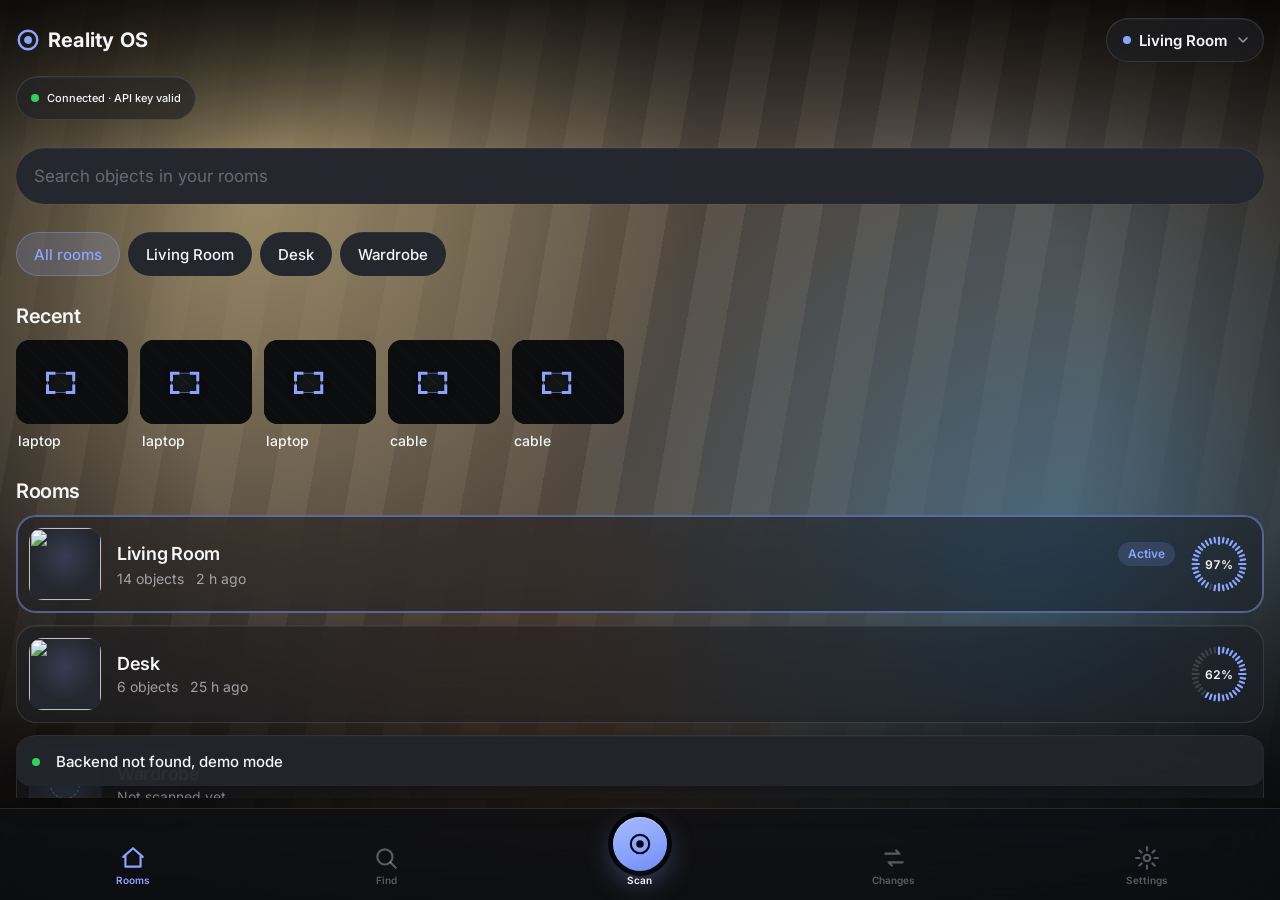
==== commit 8f3433c3: "one design system the tests enforce at the demo phone's real size (capsule controls, three container" ====
--- a/web/index.html
+++ b/web/index.html
@@ -1,7 +1,10 @@
 <!doctype html>
 <html lang="en"><head><meta charset="utf-8">
 <meta name="viewport" content="width=device-width,initial-scale=1,viewport-fit=cover,user-scalable=no">
-<meta name="theme-color" content="#07090b"><title>Reality OS</title>
+<meta name="theme-color" content="#050608"><title>Reality OS</title>
+<link rel="manifest" href="/manifest.webmanifest">
+<link rel="icon" type="image/png" sizes="192x192" href="/icons/icon-192.png">
+<link rel="apple-touch-icon" href="/icons/icon-192.png">
 <link rel="stylesheet" href="css/theme.css">
 <link rel="stylesheet" href="css/app.css">
 </head>
@@ -78,15 +81,19 @@
       <div class="procrow"><div class="bar" aria-hidden="true"><i id="procbar"></i></div><span id="procpct">0%</span></div>
       <div class="procact" data-show="stalled"><button data-act="proc-check">Check the server</button><button data-act="proc-home">Go home</button></div>
     </div>
+    <div class="lkbox" data-show="checking" aria-live="polite">
+      <h1 id="lktitle">Found 14 objects</h1>
+      <p id="lksub">Checking look-alikes: one thing seen twice, or two things?</p>
+      <ul class="lklist" id="lklist"></ul>
+    </div>
     <div class="after" data-show="review empty">
       <h1 id="sumtext">I found 14 objects.</h1>
       <div class="gtiles" id="sumtiles"></div>
       <div class="thumbs" id="sumdetail" hidden></div>
       <div class="sumq panel" id="sumq" hidden><h2 id="sumqtitle"></h2><ul id="sumqtips"></ul></div>
       <div class="meta"><div><span class="label">Frames</span><b id="mf">–</b></div><div><span class="label">Seconds</span><b id="ms">–</b></div><div><span class="label">Cover</span><b id="mc">–</b></div><div><span class="label">Cost</span><b id="mu">–</b></div></div>
-      <div class="row"><button class="btn ghost" data-act="discard-review">Discard</button><button class="btn" data-act="save-review" id="sumsave">Save</button></div>
-      <button class="plainbtn" data-act="inspect-scan" id="sumobjs">Review objects</button>
-      <button class="plainbtn" data-act="view-room">View in room</button>
+      <div class="sublinks"><button class="plainbtn" data-act="inspect-scan" id="sumobjs">Review objects</button><button class="plainbtn" data-act="view-room">View in room</button></div>
+      <div class="row savebar"><button class="btn ghost" data-act="discard-review">Discard</button><button class="btn" data-act="save-review" id="sumsave">Save</button></div>
     </div>
   </div>
 </section>
@@ -98,15 +105,16 @@
     <div class="statecard panel" data-show="loading"><div class="skel"></div><div class="skel"></div></div>
     <div class="statecard panel" data-g="!" data-tone="error" data-show="error"><h2>Could not load this room</h2><p id="rerr"></p><button class="plainbtn" data-act="retry">Try again</button></div>
     <div data-show="default empty">
-      <div class="rhead"><h1 id="rname">Room</h1><span class="badge" id="ractive">ACTIVE</span></div>
+      <div class="rhead"><h1 id="rname">Room</h1><span class="badge" id="ractive">ACTIVE</span><button class="iconbtn" data-act="room-settings" aria-label="Room settings"><svg viewBox="0 0 24 24" fill="none" stroke="currentColor" stroke-width="2" stroke-linecap="round" stroke-linejoin="round" aria-hidden="true"><circle cx="12" cy="12" r="3"/><path d="M12 2v3M12 19v3M2 12h3M19 12h3M5 5l2 2M17 17l2 2M19 5l-2 2M7 17l-2 2"/></svg></button></div>
       <div class="actions">
         <button class="btn" data-act="find-room">Find in this room</button>
-        <button class="btn ghost" data-act="rescan">Rescan</button>
-        <button class="btn ghost" data-act="changes-room">View changes</button>
-        <button class="btn ghost" data-act="ask-room" data-show="default">Ask this room</button>
-        <button class="btn ghost" data-act="explore-room">Explore (AR)</button>
+        <div class="tiles">
+          <button class="tile" data-act="rescan"><i><svg viewBox="0 0 24 24" fill="none" stroke="currentColor" stroke-width="2" stroke-linecap="round" stroke-linejoin="round" aria-hidden="true"><path d="M20 11a8 8 0 1 0-2.3 5.7"/><path d="M20 4v7h-7"/></svg></i><span>Rescan</span></button>
+          <button class="tile" data-act="changes-room"><i><svg viewBox="0 0 24 24" fill="none" stroke="currentColor" stroke-width="2" stroke-linecap="round" stroke-linejoin="round" aria-hidden="true"><path d="M4 8h13l-3-3M20 16H7l3 3"/></svg></i><span>Changes</span></button>
+          <button class="tile" data-act="ask-room" data-show="default"><i><svg viewBox="0 0 24 24" fill="none" stroke="currentColor" stroke-width="2" stroke-linecap="round" stroke-linejoin="round" aria-hidden="true"><path d="M21 12a8 8 0 0 1-11.6 7.1L4 20l1-4.6A8 8 0 1 1 21 12z"/></svg></i><span>Ask</span></button>
+          <button class="tile" data-act="explore-room"><i><svg viewBox="0 0 24 24" fill="none" stroke="currentColor" stroke-width="2" stroke-linecap="round" stroke-linejoin="round" aria-hidden="true"><path d="M4 8V5a1 1 0 0 1 1-1h3M16 4h3a1 1 0 0 1 1 1v3M20 16v3a1 1 0 0 1-1 1h-3M8 20H5a1 1 0 0 1-1-1v-3"/><circle cx="12" cy="12" r="3"/></svg></i><span>Explore</span></button>
+        </div>
         <button class="btn ghost" data-act="activate-this" id="ractbtn">Make active</button>
-        <button class="btn ghost" data-act="room-settings">Room settings</button>
       </div>
       <div class="card panel" id="rinfo"></div>
       <div class="statecard panel" data-g="+" data-show="empty"><h2>Not scanned yet</h2><p>Scan this room once and Reality OS will remember where things are in it.</p><button class="btn" data-act="rescan">Scan this room</button></div>
@@ -238,8 +246,9 @@
     <div class="statecard panel" data-g="○" data-show="no-memory"><h2>Nothing to show yet</h2><p>This room has not been scanned, so there is nothing to draw over the camera.</p><button class="btn" data-act="rescan">Scan this room</button></div>
     <div class="askbar panel" id="askbar" data-show="default"><span id="askbartext"></span><button data-act="clear-ask" aria-label="Clear the answer">Clear</button></div>
     <div class="askbar panel" id="thenbar" data-show="default"><span id="thenbartext"></span><button data-act="clear-then" aria-label="Back to now">Back to now</button></div>
+    <div class="notepop" id="notepop" role="dialog" aria-label="Note" hidden><button class="npx" data-act="note-pop-close" aria-label="Close the note"><svg viewBox="0 0 24 24" fill="none" stroke="currentColor" stroke-width="2.4" stroke-linecap="round"><path d="M6 6l12 12M18 6L6 18"/></svg></button><p id="notepoptext"></p><span id="notepopby"></span><div class="npact"><button data-act="note-pop-done">Done</button><button class="npdel" data-act="note-pop-delete">Delete</button></div></div>
     <div class="row tools" data-show="default"><button class="btn ghost" data-act="open-note">Note</button><button class="btn ghost" data-act="open-ask">Ask</button><button class="btn ghost" data-act="open-history">Rewind</button></div>
-    <p class="note center" data-show="default">Point the camera around: remembered objects appear where they were.</p>
+    <p class="note center" data-show="default">Point the camera around: remembered objects appear where they were. Tap one to leave a note on it.</p>
   </div>
 </section>
 
--- a/web/css/theme.css
+++ b/web/css/theme.css
@@ -22,12 +22,14 @@
   /* radius, space, sizes */
   --r-xs:8px;--r-sm:12px;--r-md:14px;--r-lg:20px;--r-xl:28px;--r-pill:999px;
   --s-1:4px;--s-2:8px;--s-3:12px;--s-4:16px;--s-5:24px;--s-6:32px;--s-7:48px;
-  --tap:48px;--tap-min:44px;--btn-h:56px;--field-h:56px;--bar-h:92px;--top-h:56px;--blur:30px;
+  --tap:48px;--tap-min:44px;--btn-h:52px;--field-h:52px;--field-h:56px;--bar-h:92px;--top-h:56px;--blur:30px;
   /* motion: never decorative */
   --ease:cubic-bezier(.22,.9,.28,1);--spring:cubic-bezier(.2,1.12,.3,1);--ease-inout:cubic-bezier(.6,0,.2,1);--dur-1:120ms;--dur-2:240ms;--dur-3:450ms;--dur-ring:600ms;
   /* names used before the visual system, mapped onto it */
   --on-accent:var(--accent-ink);--danger-fill:var(--red-fill);--danger-line:var(--red-line);--warn-line:var(--amber-line);
-  --r-btn:16px;--r-card:var(--r-lg);--r-ctl:var(--r-md);
+  --r-btn:16px;
+  --ctl:#24272D;--ctl-press:#2E3239;--ctl-edge:inset 0 .5px 0 rgba(255,255,255,.10),0 0 0 .5px rgba(255,255,255,.06);
+  --lit:linear-gradient(180deg,#A9BCFF 0%,#8AA4FF 52%,#7D97F2 100%);--r-card:var(--r-lg);--r-ctl:var(--r-md);
   --pad:var(--s-4);--gap:var(--s-3);--gap-lg:var(--s-4);
   --fs-xs:var(--t-label);--fs-sm:var(--t-xs);--fs-md:var(--t-sm);--fs-lg:var(--t-md);--fs-xl:var(--t-xl);
   --nav-h:var(--bar-h);
--- a/web/css/app.css
+++ b/web/css/app.css
@@ -181,7 +181,9 @@
 #s-summary[data-state=stalled] .procrow{color:var(--amber)}
 #s-summary .row .btn{flex:1}#s-summary .plainbtn{width:100%}
 /* Save and Discard stay on screen however long the summary is (the scan quality card and the object tiles push them down on a small phone) */
-#s-summary .after .row{position:sticky;bottom:-18px;z-index:2;margin:0 -18px -18px;padding:28px 18px 18px;background:linear-gradient(to bottom,transparent,rgba(26,29,34,.98) 24px);border-radius:0 0 var(--r-xl) var(--r-xl)}
+#s-summary .sublinks{display:flex;gap:10px}#s-summary .sublinks .plainbtn{flex:1;width:auto;padding:0 12px}
+/* Save and Discard are the last thing in the sheet and stay pinned to its bottom edge: nothing scrolls under them, and the bar spans the sheet exactly */
+#s-summary .after .savebar{position:sticky;bottom:-18px;z-index:2;margin:0 -18px -18px;padding:24px 18px 18px;gap:10px;background:linear-gradient(to bottom,rgba(26,29,34,0),rgba(26,29,34,.98) 20px);border-radius:0 0 var(--r-xl) var(--r-xl)}
 .gtiles{display:grid;grid-template-columns:repeat(3,1fr);gap:var(--s-2)}
 .sumq{padding:12px 14px;border-radius:var(--r-lg)}.sumq h2{margin:0 0 6px;font:600 var(--t-sm)/1.4 var(--sans)}.sumq ul{margin:0;padding-left:18px;color:var(--dim);font:400 var(--t-sm)/1.5 var(--sans)}
 .sumq.ok h2{color:var(--green)}.sumq.tips{border-color:var(--amber-line)}
@@ -442,3 +444,143 @@
 /* the camera pill never gives up width (its Stop button must stay whole): on a narrow phone the other pills of the scan bar wrap below it */
 .camstop{flex:none}
 #s-scan .top{flex-wrap:wrap;row-gap:var(--s-2);justify-content:flex-start}
+/* A sticky note opened from the camera view: the same paper as the notes drawn over the room, lifted and almost opaque so it reads */
+.notepop{position:relative;align-self:center;width:min(300px,100%);padding:18px 18px 14px;background:rgba(255,213,79,.94);color:#2a2000;border-radius:6px 6px 22px 6px;box-shadow:0 14px 34px rgba(0,0,0,.45);transform:rotate(-1.2deg);pointer-events:auto;animation:notelift .28s var(--spring,cubic-bezier(.2,.9,.3,1.2))}
+.notepop[hidden]{display:none}
+.notepop p{margin:0 28px 6px 0;font:600 19px/1.3 var(--sans);letter-spacing:-.01em;overflow-wrap:anywhere}
+.notepop #notepopby{display:block;font:500 13px var(--sans);color:rgba(42,32,0,.7);min-height:1em}
+.notepop .npact{display:flex;gap:10px;margin-top:14px}
+.notepop .npact button{flex:1;min-height:var(--tap-min,44px);border:0;border-radius:12px;font:600 15px var(--sans);background:rgba(42,32,0,.88);color:#FFE38A}
+.notepop .npact .npdel{background:rgba(42,32,0,.12);color:#8a1c12}
+.notepop .npx{position:absolute;top:6px;right:6px;width:var(--tap-min,44px);height:var(--tap-min,44px);border:0;background:none;color:rgba(42,32,0,.7);display:grid;place-items:center}
+.notepop .npx svg{width:18px;height:18px}
+.notepop button:focus-visible{outline:2px solid #2a2000;outline-offset:2px}
+@keyframes notelift{from{transform:translateY(16px) rotate(2deg) scale(.92);opacity:0}to{transform:rotate(-1.2deg);opacity:1}}
+@media (prefers-reduced-motion:reduce){.notepop{animation:none}}
+/* Look-alike check after a scan: an inset grouped list, one row per pair. The pair's two pictures overlap a little while
+   it is being compared; "same" slides them into one, "different" pulls them apart. */
+.lkbox{display:flex;flex-direction:column;gap:6px}
+.lkbox #lksub{margin:0 0 10px;color:var(--dim);font:400 var(--t-md)/1.4 var(--sans)}
+.lklist{list-style:none;margin:0;padding:0;border-radius:var(--r-lg);background:var(--fill-1,rgba(255,255,255,.05));overflow:hidden}
+.lkrow{display:flex;align-items:center;gap:14px;padding:12px 14px;min-height:76px}
+.lkrow+.lkrow{box-shadow:inset 0 .5px 0 var(--line)}
+.lkpair{position:relative;flex:none;width:92px;height:52px}
+.lkpair canvas{position:absolute;top:0;width:52px;height:52px;border-radius:12px;background:var(--card-2,#1e2227);box-shadow:0 0 0 2px var(--card,#16191d);transition:transform .5s var(--spring,cubic-bezier(.2,.9,.3,1.2)),opacity .4s}
+.lkpair canvas:first-child{left:0}.lkpair canvas:last-child{left:40px}
+.lkrow[data-v=pending] .lkpair canvas:first-child{animation:lkpeek 1.6s ease-in-out infinite}
+.lkrow[data-v=same] .lkpair canvas:first-child{transform:translateX(20px)}
+.lkrow[data-v=same] .lkpair canvas:last-child{transform:translateX(-20px);opacity:0}
+.lkrow[data-v=different] .lkpair canvas:first-child{transform:translateX(-4px)}
+.lkrow[data-v=different] .lkpair canvas:last-child{transform:translateX(4px)}
+.lktext{display:flex;flex-direction:column;gap:2px;min-width:0}
+.lktext b{font:600 var(--t-md) var(--sans);color:var(--ink)}
+.lktext .lkv{font:500 var(--t-sm,13px) var(--sans);color:var(--dim)}
+.lkrow[data-v=same] .lkv{color:var(--green,#30D158)}
+.lkrow[data-v=different] .lkv{color:var(--accent)}
+.lktext .lkwhy{font:400 12px/1.35 var(--sans);color:var(--dim);overflow:hidden;display:-webkit-box;-webkit-line-clamp:2;-webkit-box-orient:vertical}
+.lktext .lkwhy:empty{display:none}
+@keyframes lkpeek{0%,100%{transform:translateX(0)}50%{transform:translateX(8px)}}
+@media (prefers-reduced-motion:reduce){.lkpair canvas{transition:none;animation:none!important}}
+
+/* ===== Shape and material system (2026-11-03). One rule: what you press is a capsule, what holds content is a rounded
+   rectangle, an icon on its own is a circle. Controls are solid graphite (not see-through, so they never take on the colour
+   behind them) with a hairline of light on the top edge; the primary action is lit from above. Two heights: 52 for the
+   buttons that move you on, 44 for everything smaller. The AR overlay is drawn on the canvas and is not affected. ===== */
+.btn,.plainbtn,.dangerbtn,#dlg .navrow button{height:52px;min-height:52px;border-radius:var(--r-pill);font:600 16px var(--sans);letter-spacing:-.01em;padding:0 22px}
+.mini,.srow button,.procact button,.askstate button,.askbar button,.notice button,.chip,.seg,.seg button,.tog{border-radius:var(--r-pill)}
+.mini,.srow button,.procact button,.askstate button,.askbar button,.notice button{min-height:44px;height:44px;padding:0 18px;font:600 15px var(--sans)}
+.btn.ghost,.plainbtn,.dangerbtn,.mini,.srow button,.procact button,.askstate button,.askbar button,.notice button,#dlg .navrow button,.chip{background:var(--ctl);color:var(--ink);box-shadow:var(--ctl-edge);border:0}
+.btn:not(.ghost):not(.red),#dlg .navrow button.go,.mini.on{background:var(--lit);color:#0A1030;box-shadow:inset 0 1px 0 rgba(255,255,255,.38),0 10px 26px -12px rgba(138,164,255,.6)}
+.btn.red{background:linear-gradient(180deg,#FF6A61 0%,#FF453A 60%,#E8352B 100%);color:#fff;box-shadow:inset 0 1px 0 rgba(255,255,255,.3),0 10px 26px -12px rgba(255,69,58,.55)}
+.dangerbtn,.mini.danger{background:var(--ctl);color:var(--red)}
+.btn:disabled,.plainbtn:disabled,.mini:disabled{background:var(--ctl);color:var(--dim);box-shadow:var(--ctl-edge);opacity:.55}
+.btn.ghost:active,.plainbtn:active,.mini:active,.chip:active,.srow button:active,.tile:active i{background:var(--ctl-press)}
+.chip{min-height:44px;padding:0 18px;font:500 15px var(--sans)}
+.chip.on{background:rgba(138,164,255,.16);color:var(--accent);box-shadow:inset 0 0 0 1px rgba(138,164,255,.35)}
+.seg{padding:3px;gap:0;background:#17191D;box-shadow:inset 0 .5px 0 rgba(0,0,0,.4)}
+.seg button{min-height:var(--tap-min);background:transparent;box-shadow:none;color:var(--dim)}
+.seg button[aria-pressed=true],.seg button.on{background:var(--ctl-press);color:var(--ink);box-shadow:var(--ctl-edge),0 3px 10px rgba(0,0,0,.35)}
+.find,.search,#wzname,#rsname,.picker select,.setgrp select{border-radius:var(--r-pill);background:var(--ctl);box-shadow:var(--ctl-edge);border:0}
+.find button{border-radius:50%}
+.badge{letter-spacing:0;font:600 12px var(--sans);height:24px;padding:0 10px}
+.iconbtn{flex:none;width:44px;height:44px;min-height:44px;padding:0;border-radius:50%;display:grid;place-items:center;background:var(--ctl);color:var(--ink);box-shadow:var(--ctl-edge)}
+.iconbtn svg{width:20px;height:20px}
+.iconbtn:active{background:var(--ctl-press);transform:scale(.94)}
+/* the room's actions: one primary button, then four round actions in a row, like the actions on an iOS contact card */
+#s-room .actions{display:flex;flex-direction:column;gap:18px}
+.tiles{display:grid;grid-template-columns:repeat(4,1fr);gap:8px}
+.tile{display:flex;flex-direction:column;align-items:center;gap:8px;min-height:84px;padding:0;background:none;border-radius:var(--r-md);font:500 13px var(--sans);color:var(--ink)}
+.tile i{display:grid;place-items:center;width:60px;height:60px;border-radius:50%;background:var(--ctl);box-shadow:var(--ctl-edge);color:var(--accent);transition:background .15s,transform .15s}
+.tile i svg{width:24px;height:24px}
+.tile:active i{transform:scale(.94)}
+.tile:focus-visible{outline:none}.tile:focus-visible i{outline:2px solid var(--accent);outline-offset:3px}
+/* numbers line up in columns */
+.stats b,.meta b,#s-room #rinfo b,.lkrow small,#pct{font-variant-numeric:tabular-nums}
+/* Spacing rhythm: 28 between blocks, 12 inside a group, and a section heading sits 12 above what it names (it belongs to
+   what follows, not to what came before). Everything on the 4 px grid. */
+.body{gap:28px;padding:var(--s-2) 0 var(--s-6)}
+.body>div[data-show]:not([class]){display:flex;flex-direction:column;gap:28px} /* a screen's content wrapper: same rhythm as the body */
+.body>div[data-show][hidden]{display:none}
+.sec{margin:0;font:600 20px/1.2 var(--sans);letter-spacing:-.02em;color:var(--ink)}
+div>.sec+*{margin-top:12px}
+.body>div[data-show]:not([class])>.sec+*,.body>.sec+*{margin-top:-16px}
+.rhead{gap:10px;min-height:44px}
+.rhead h1{font:700 30px/1.1 var(--sans);letter-spacing:-.03em}
+#rinfo{padding:18px 6px;gap:0;grid-template-columns:.9fr 1fr 1.3fr .8fr}
+#rinfo div{gap:6px;padding:0 12px;min-width:0}
+#rinfo div+div{box-shadow:inset .5px 0 0 var(--line)}
+#rinfo .label{font:500 13px var(--sans);color:var(--dim);white-space:nowrap;overflow:hidden;text-overflow:ellipsis}
+#rinfo b{font:600 20px var(--sans);letter-spacing:-.02em;white-space:nowrap;overflow:hidden;text-overflow:ellipsis}
+.thumbs{gap:12px}
+.thumb{gap:8px}
+.thumb .cap{font:500 14px var(--sans);color:var(--ink);padding:0 2px}
+.hrow{padding:16px 0;gap:10px}
+.hrow .mini,.hrow button{min-height:44px;height:44px}
+/* the two button heights win over older per-screen rules */
+.scr .btn,.scr .btn.ghost,.scr .plainbtn,.scr .dangerbtn,#dlg .navrow button{height:52px;min-height:52px;border-radius:var(--r-pill)}
+.scr .skip{border-radius:var(--r-pill)}
+/* 4 px grid: every gap and padding inside the screens is a multiple of 4 (tests/test_design_system.py checks it) */
+button{padding-block:0}input{padding-block:0}
+.btn,.plainbtn,.dangerbtn,.camstop,.tog,.brand,.find,.sublinks,.hacts,.gtile,label{gap:8px}
+.rcard,.sheet,#sumsheet,#chg,.setbody,.chk,.srow2,#wzactive{gap:12px}
+.rc-head,.rhead,h2{column-gap:8px;row-gap:8px}
+.rc-meta{column-gap:16px}
+#rinfo div{gap:4px}
+.lkrow{gap:16px}.lktext{gap:4px}.lkbox{gap:8px}.lkbox #lksub{margin-bottom:8px}
+.seg{padding:4px}
+.thumb{padding:0}
+.meta div{gap:8px}
+.ht{gap:4px}.badges{gap:8px}.hrow{gap:12px}
+.scr .hacts{gap:8px}
+.picker label{gap:8px}
+#s-summary .sublinks,#s-summary .after .savebar{gap:8px}
+#s-room .actions{gap:16px}
+#wzname,#rsname{height:52px;min-height:52px}
+.chg h2,.chgcard h2,.grp h2{column-gap:8px;row-gap:8px}
+.dgrid{row-gap:12px;column-gap:16px}
+.setgrp select,#langsel{height:52px;min-height:52px}
+/* phones scroll by touch: no scrollbar line over the cards' edges */
+.body,.sheet,.sheet2,.thumbs{scrollbar-width:none}
+.body::-webkit-scrollbar,.sheet::-webkit-scrollbar{display:none}
+/* Over the live camera, no backdrop blur: the video changes every frame, so a blurred panel is re-blurred every frame. Measured
+   on the demo phone (Realme 6, Explore, 10 s each): blur on 48 fps, 95th-percentile frame 33 ms; blur off 60 fps, 16.7 ms.
+   Camera screens get the same panels as dark tinted glass instead; static screens keep the blur, where it costs nothing. */
+body.cam .panel,body.cam .sheet,body.cam .sheet2,body.cam .pill,body.cam .back,body.cam .camstop,body.cam .tog,body.cam .askbar,body.cam .toast,body.cam #cap,body.cam .btn.ghost{
+  -webkit-backdrop-filter:none!important;backdrop-filter:none!important}
+body.cam .panel,body.cam .pill,body.cam .back,body.cam .camstop,body.cam .tog,body.cam .askbar{background:rgba(16,18,22,.78)}
+body.cam .sheet,body.cam .sheet2{background:rgba(22,25,30,.95)}
+/* Room cards: the room's own photo, its name, and the compass ring of what has been scanned */
+.rcard{flex-direction:row;align-items:center;gap:16px;padding:12px 16px 12px 12px;min-height:96px}
+.rc-pic{flex:none;width:72px;height:72px;border-radius:14px;overflow:hidden;background:var(--ctl) radial-gradient(circle at 50% 40%,rgba(138,164,255,.18),transparent 60%);box-shadow:var(--ctl-edge)}
+.rc-pic img{width:100%;height:100%;object-fit:cover;display:block}
+.rcard.empty .rc-pic{display:grid;place-items:center}
+.rcard.empty .rc-pic:after{content:"";width:28px;height:28px;border-radius:50%;border:1.5px dashed rgba(255,255,255,.28)}
+.rc-text{flex:1;min-width:0;display:flex;flex-direction:column;gap:4px}
+.rc-head h3{margin:0;font:600 18px/1.2 var(--sans);letter-spacing:-.015em;white-space:nowrap;overflow:hidden;text-overflow:ellipsis}
+.rc-meta{font:400 14px var(--sans);color:var(--dim);column-gap:12px}
+.ring{flex:none;overflow:visible}
+.ring line{stroke-width:2.2;stroke-linecap:round}
+.ring line.on{stroke:var(--accent)}
+.ring line.off{stroke:rgba(255,255,255,.14)}
+.ring .pct{fill:var(--ink);font:600 12px var(--sans);text-anchor:middle;dominant-baseline:central;font-variant-numeric:tabular-nums}
+.badge{line-height:24px;flex:none}.rc-head{align-items:center}
